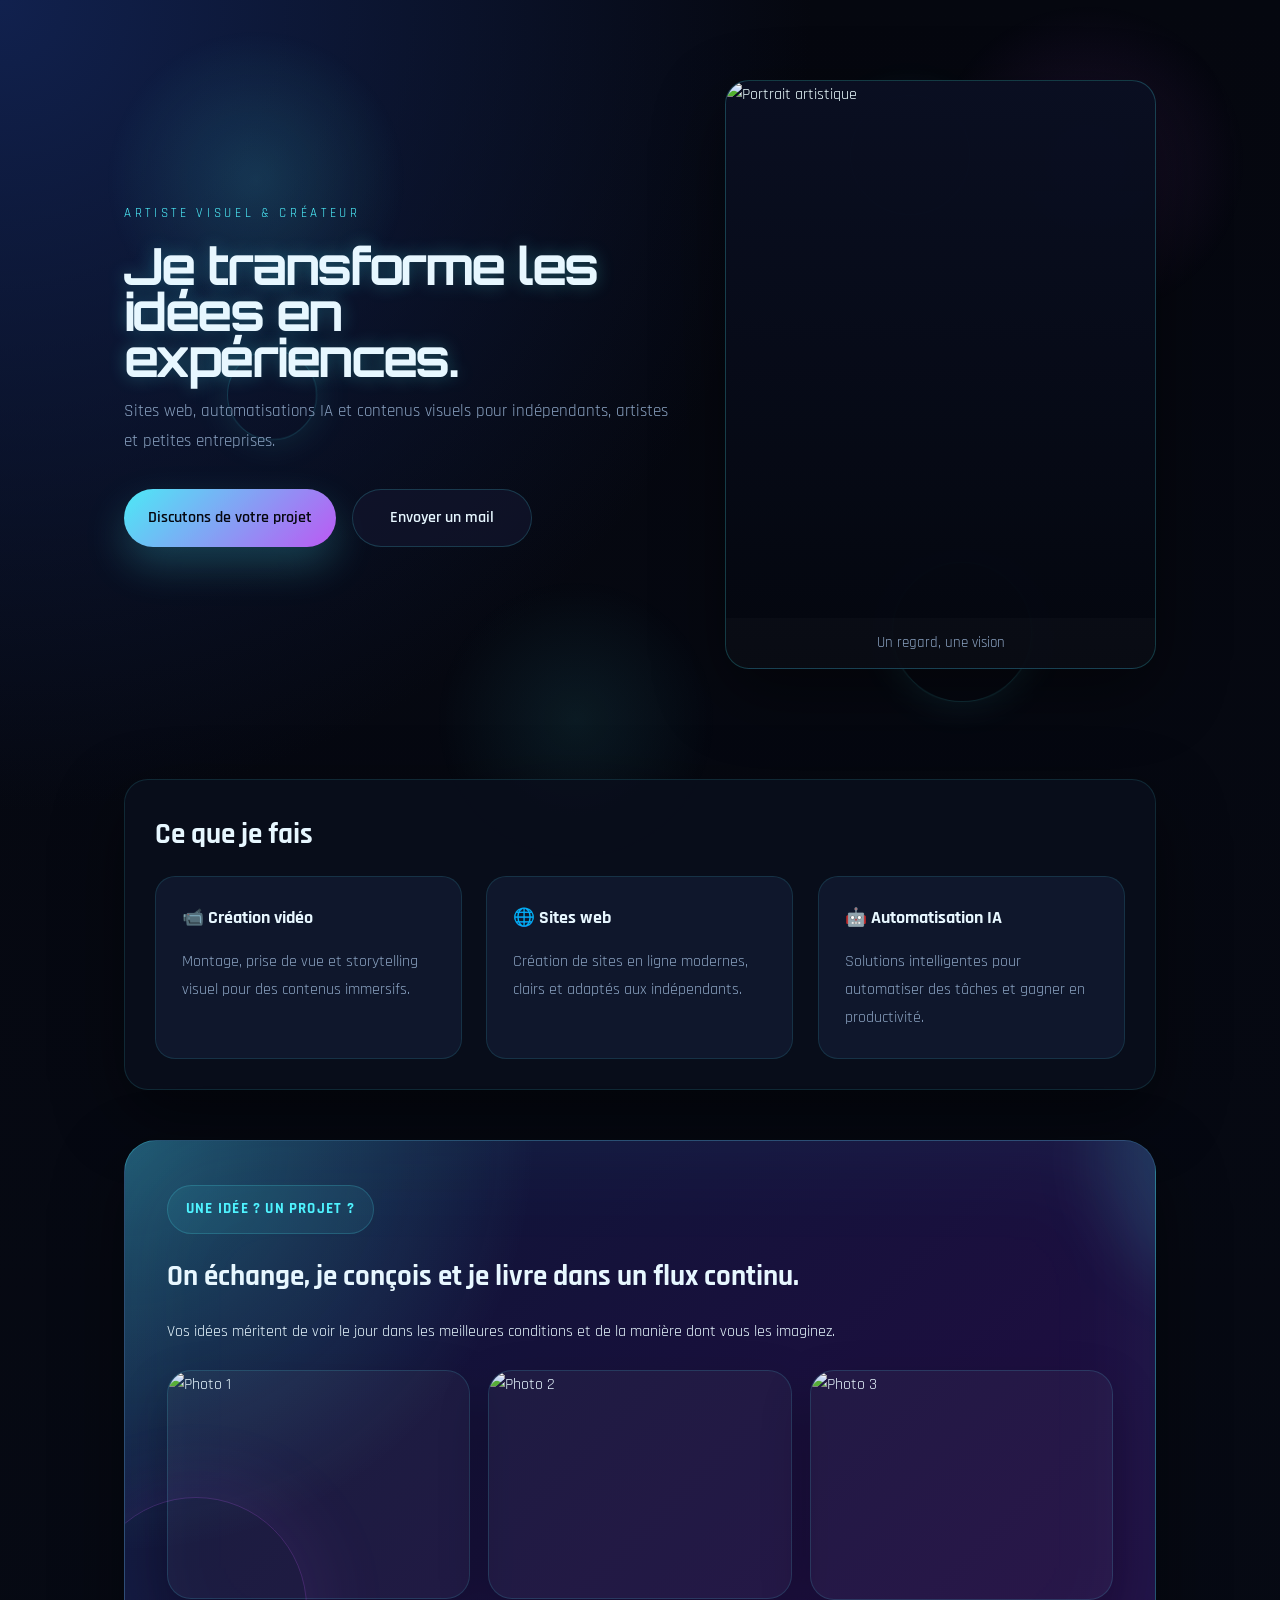
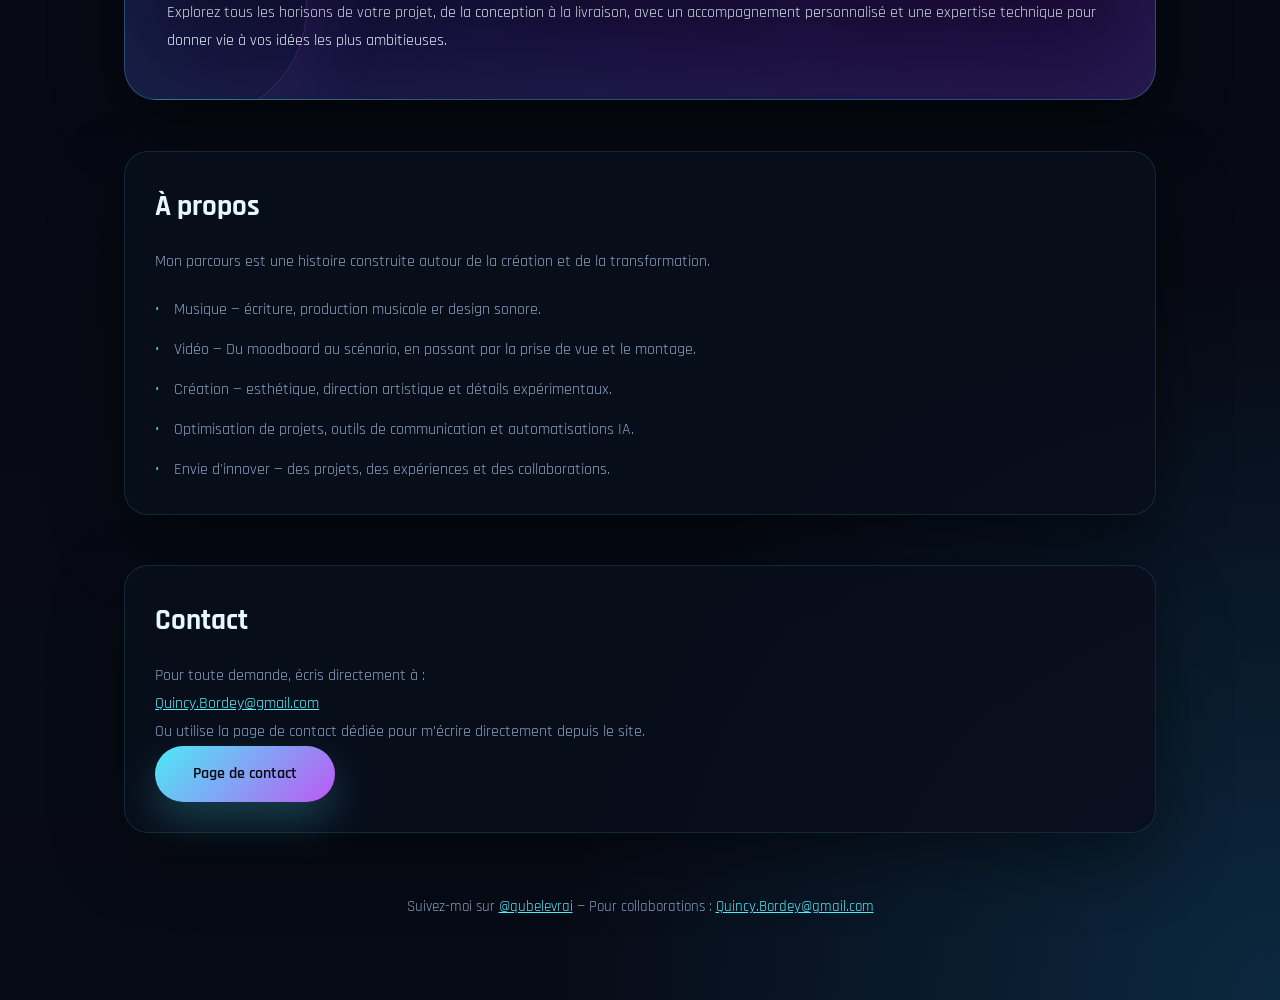
==== index.html @ ec132ab9 "Add files via upload" ====
<!DOCTYPE html>
<html lang="fr">
<head>
    <meta charset="UTF-8" />
    <meta name="viewport" content="width=device-width, initial-scale=1.0" />
    <title>Quincy | Expériences numériques</title>
    <style>
        @import url('https://fonts.googleapis.com/css2?family=Orbitron:wght@700&family=Rajdhani:wght@400;600&display=swap');

        :root {
            --bg: #05070f;
            --surface: rgba(11, 15, 28, 0.92);
            --surface-strong: rgba(255, 255, 255, 0.07);
            --text: #e7f7ff;
            --muted: #8aa2c1;
            --accent: #4ff3ff;
            --accent2: #c65dff;
            --border: rgba(79, 243, 255, 0.16);
            --shadow: 0 24px 70px rgba(0, 0, 0, 0.45);
        }

        * {
            box-sizing: border-box;
            margin: 0;
            padding: 0;
        }

        html {
            scroll-behavior: smooth;
        }

        body {
            font-family: 'Rajdhani', 'Segoe UI', sans-serif;
            background: radial-gradient(circle at top left, #11214e 0%, transparent 28%),
                        radial-gradient(circle at bottom right, #0c283f 0%, transparent 25%),
                        linear-gradient(180deg, #05070f 0%, #070b16 100%);
            color: var(--text);
            line-height: 1.75;
            min-height: 100vh;
        }

        body::before {
            content: "";
            position: fixed;
            inset: 0;
            pointer-events: none;
            background-image: radial-gradient(circle at 20% 20%, rgba(79, 243, 255, 0.14), transparent 12%),
                              radial-gradient(circle at 85% 18%, rgba(198, 93, 255, 0.12), transparent 12%),
                              radial-gradient(circle at 45% 80%, rgba(79, 243, 255, 0.08), transparent 14%);
        }

        .page {
            position: relative;
            max-width: 1080px;
            margin: 0 auto;
            padding: 40px 24px 80px;
        }

        header {
            display: grid;
            grid-template-columns: 1.3fr 1fr;
            gap: 40px;
            align-items: center;
            padding: 40px 0 60px;
        }

        .hero-copy {
            padding-right: 10px;
        }

        .eyebrow {
            text-transform: uppercase;
            letter-spacing: 0.28em;
            color: var(--accent);
            font-size: 0.82rem;
            margin-bottom: 1rem;
        }

        h1 {
            font-family: 'Orbitron', 'Rajdhani', sans-serif;
            font-weight: 700;
            font-size: clamp(3rem, 4vw, 5rem);
            letter-spacing: -0.05em;
            line-height: 0.9;
            margin-bottom: 1rem;
            text-shadow: 0 0 18px rgba(79, 243, 255, 0.28);
        }

        .subtitle {
            font-size: 1.08rem;
            max-width: 42rem;
            color: var(--muted);
            margin-bottom: 2rem;
        }

        .slogan-text {
            font-size: 1.1rem;
            max-width: 44rem;
            color: #d8f7ff;
            line-height: 1.7;
            letter-spacing: 0.02em;
            margin-top: 18px;
            padding: 22px 24px;
            border-left: 3px solid var(--accent);
            background: rgba(79, 243, 255, 0.05);
            box-shadow: 0 18px 40px rgba(79, 243, 255, 0.08);
            border-radius: 20px;
        }

        header {
            position: relative;
        }

        .hero-bubbles {
            position: absolute;
            inset: 0;
            pointer-events: none;
            z-index: 0;
        }

        .hero-bubbles .bubble {
            position: absolute;
            border-radius: 50%;
            border: 1px solid rgba(79, 243, 255, 0.18);
            box-shadow: 0 0 40px rgba(79, 243, 255, 0.12);
            animation: float 10s ease-in-out infinite;
            will-change: transform, opacity;
        }

        .bubble-1 {
            width: 120px;
            height: 120px;
            top: 8%;
            right: 18%;
            animation-delay: 0s;
        }

        .bubble-2 {
            width: 90px;
            height: 90px;
            top: 45%;
            left: 10%;
            animation-delay: 1.4s;
        }

        .bubble-3 {
            width: 140px;
            height: 140px;
            bottom: 4%;
            right: 12%;
            animation-delay: 0.8s;
        }

        @keyframes float {
            0%, 100% { transform: translateY(0px) scale(1); opacity: 0.95; }
            50% { transform: translateY(-16px) scale(1.05); opacity: 0.7; }
        }

        .reveal {
            opacity: 0;
            transform: translateY(24px);
            transition: opacity 0.9s ease-out, transform 0.9s ease-out;
            will-change: opacity, transform;
        }

        .reveal.visible {
            opacity: 1;
            transform: translateY(0);
        }

        .cta-group {
            display: flex;
            flex-wrap: wrap;
            gap: 16px;
            margin-top: 2rem;
        }

        .button,
        .button-alt {
            display: inline-flex;
            align-items: center;
            justify-content: center;
            min-width: 180px;
            padding: 14px 24px;
            border-radius: 999px;
            text-decoration: none;
            font-weight: 600;
            transition: transform 0.24s ease, box-shadow 0.24s ease, background 0.24s ease;
        }

        .button {
            background: linear-gradient(135deg, rgba(79,243,255,0.96) 0%, rgba(198,93,255,0.95) 100%);
            color: #05070f;
            box-shadow: 0 18px 40px rgba(79, 243, 255, 0.22);
        }

        .button:hover {
            transform: translateY(-2px);
            box-shadow: 0 22px 48px rgba(79, 243, 255, 0.28);
        }

        .button-alt {
            border: 1px solid rgba(79, 243, 255, 0.18);
            color: var(--text);
            background: rgba(18, 21, 45, 0.72);
            backdrop-filter: blur(8px);
        }

        .artist-image {
            border-radius: 24px;
            overflow: hidden;
            box-shadow: var(--shadow);
            border: 1px solid rgba(79, 243, 255, 0.22);
            background: linear-gradient(180deg, rgba(10, 15, 34, 0.98) 0%, rgba(4, 7, 15, 0.95) 100%);
        }

        .artist-image img {
            width: 100%;
            display: block;
            aspect-ratio: 4 / 5;
            object-fit: cover;
            filter: saturate(1.05) contrast(1.05);
        }

        .section {
            margin-top: 50px;
            display: grid;
            gap: 36px;
        }

        .cards-grid {
            display: grid;
            grid-template-columns: repeat(3, minmax(0, 1fr));
            gap: 24px;
        }

        .service-card {
            padding: 26px;
            border-radius: 20px;
            background: rgba(16, 24, 45, 0.96);
            border: 1px solid rgba(79, 243, 255, 0.12);
        }

        .service-card h3 {
            margin-bottom: 14px;
            font-size: 1.1rem;
            color: var(--text);
        }

        .service-card p {
            color: var(--muted);
            font-size: 0.98rem;
            margin: 0;
        }

        .step-list {
            display: grid;
            gap: 16px;
            padding-left: 0;
            list-style: none;
            counter-reset: step;
        }

        .step-list li {
            position: relative;
            padding-left: 52px;
            color: var(--muted);
            font-size: 1rem;
        }

        .step-list li::before {
            content: counter(step, decimal-leading-zero);
            counter-increment: step;
            position: absolute;
            left: 0;
            top: 0;
            width: 38px;
            height: 38px;
            display: inline-flex;
            align-items: center;
            justify-content: center;
            border-radius: 14px;
            background: rgba(79, 243, 255, 0.16);
            color: var(--accent);
            font-weight: 700;
            font-family: 'Orbitron', sans-serif;
        }

        .card {
            padding: 30px;
            background: rgba(10, 14, 28, 0.88);
            border: 1px solid rgba(79, 243, 255, 0.12);
            border-radius: 24px;
            box-shadow: var(--shadow);
        }

        #banner .card {
            position: relative;
            padding: 44px 42px;
            background: radial-gradient(circle at top left, rgba(79, 243, 255, 0.28), transparent 35%),
                        linear-gradient(135deg, rgba(13, 23, 56, 0.94), rgba(37, 13, 70, 0.94));
            border-color: rgba(79, 243, 255, 0.28);
            box-shadow: inset 0 0 120px rgba(79, 243, 255, 0.08), var(--shadow);
            backdrop-filter: blur(18px);
            border-radius: 32px;
            overflow: hidden;
        }

        #banner .card::before {
            content: '';
            position: absolute;
            top: -20%;
            right: -20%;
            width: 260px;
            height: 260px;
            border-radius: 50%;
            background: rgba(79, 243, 255, 0.12);
            filter: blur(32px);
            pointer-events: none;
        }

        #banner .card::after {
            content: '';
            position: absolute;
            left: -40px;
            bottom: -20px;
            width: 220px;
            height: 220px;
            border-radius: 50%;
            border: 1px solid rgba(198, 93, 255, 0.22);
            box-shadow: 0 0 90px rgba(198, 93, 255, 0.12);
            pointer-events: none;
        }

        .banner-visual {
            font-size: clamp(1.9rem, 2.7vw, 2.8rem);
            line-height: 1.05;
            color: #e7fbff;
            letter-spacing: -0.04em;
            max-width: 13ch;
            margin: 0 0 18px;
            text-shadow: 0 0 24px rgba(79, 243, 255, 0.35);
        }

        .banner-photos {
            display: grid;
            grid-template-columns: repeat(3, minmax(0, 1fr));
            gap: 18px;
            margin-top: 24px;
        }

        .banner-photo {
            position: relative;
            overflow: hidden;
            border-radius: 24px;
            height: 0;
            padding-bottom: 75%;
            background: rgba(255,255,255,0.04);
            border: 1px solid rgba(79, 243, 255, 0.14);
            box-shadow: 0 20px 50px rgba(0, 0, 0, 0.22);
        }

        .banner-photo img {
            position: absolute;
            inset: 0;
            width: 100%;
            height: 100%;
            object-fit: cover;
            display: block;
            transition: transform 0.45s ease;
        }

        .banner-photo:hover img {
            transform: scale(1.05);
        }

        .banner-support {
            font-size: 1rem;
            color: rgba(231, 247, 255, 0.92);
            max-width: 44rem;
            margin-top: 20px;
            line-height: 1.8;
        }

        .banner-tag {
            display: inline-flex;
            align-items: center;
            gap: 10px;
            padding: 10px 18px;
            border-radius: 999px;
            border: 1px solid rgba(79, 243, 255, 0.18);
            background: rgba(79, 243, 255, 0.08);
            color: var(--accent);
            font-size: 0.95rem;
            font-weight: 700;
            letter-spacing: 0.08em;
            text-transform: uppercase;
            margin-bottom: 18px;
            animation: pulse 6s ease-in-out infinite;
        }

        .hero-copy h1 {
            animation: glow 5s ease-in-out infinite alternate;
        }

        .banner-photo {
            animation: float 9s ease-in-out infinite alternate;
        }

        @keyframes glow {
            from { text-shadow: 0 0 18px rgba(79, 243, 255, 0.28); }
            to { text-shadow: 0 0 34px rgba(198, 93, 255, 0.45); }
        }

        @keyframes pulse {
            0%, 100% { transform: translateY(0); box-shadow: 0 0 18px rgba(79, 243, 255, 0.18); }
            50% { transform: translateY(-2px); box-shadow: 0 0 28px rgba(79, 243, 255, 0.26); }
        }

        .card h2 {
            margin-bottom: 16px;
            font-size: 1.8rem;
            color: var(--text);
        }

        .card p,
        .card li {
            color: var(--muted);
            font-size: 1rem;
        }

        .card ul {
            margin-top: 20px;
            list-style: none;
            padding-left: 0;
            display: grid;
            gap: 12px;
        }

        .card li::before {
            content: "•";
            color: var(--accent);
            display: inline-block;
            width: 1.2em;
        }

        .image-caption {
            text-align: center;
            padding: 12px 16px;
            font-size: 0.95rem;
            color: var(--muted);
            background: rgba(255, 255, 255, 0.02);
        }

        footer {
            margin-top: 60px;
            text-align: center;
            color: var(--muted);
            font-size: 0.95rem;
        }

        a {
            color: var(--accent);
        }

        a:hover {
            color: var(--accent2);
        }

        @media (max-width: 860px) {
            header {
                grid-template-columns: 1fr;
            }

            .artist-image {
                order: -1;
            }
        }

        @media (max-width: 520px) {
            .page {
                padding: 24px 18px 48px;
            }

            h1 {
                font-size: 2.8rem;
            }

            .button,
            .button-alt {
                width: 100%;
            }
        }
    </style>
</head>
<body>
    <div class="page">
        <header>
            <div class="hero-bubbles">
                <div class="bubble bubble-1"></div>
                <div class="bubble bubble-2"></div>
                <div class="bubble bubble-3"></div>
            </div>

            <div class="hero-copy reveal">
                <p class="eyebrow reveal">Artiste Visuel & Créateur</p>
                <h1 class="reveal">Je transforme les idées en expériences.</h1>
                <p class="subtitle reveal">Sites web, automatisations IA et contenus visuels pour indépendants, artistes et petites entreprises.</p>
                <div class="cta-group reveal">
                    <a class="button" href="contact.html" rel="noreferrer">Discutons de votre projet</a>
                    <a class="button-alt" href="mailto:Quincy.Bordey@gmail.com" target="_blank" rel="noreferrer">Envoyer un mail</a>
                </div>
            </div>

            <div class="artist-image reveal">
                <img src="visionslast.png" alt="Portrait artistique" />
                <div class="image-caption">Un regard, une vision</div>
            </div>
        </header>

        <section class="section" id="services">
            <article class="card reveal">
                <h2>Ce que je fais</h2>
                <div class="cards-grid">
                    <div class="service-card reveal">
                        <h3>📹 Création vidéo</h3>
                        <p>Montage, prise de vue et storytelling visuel pour des contenus immersifs.</p>
                    </div>
                    <div class="service-card reveal">
                        <h3>🌐 Sites web</h3>
                        <p>Création de sites en ligne modernes, clairs et adaptés aux indépendants.</p>
                    </div>
                    <div class="service-card reveal">
                        <h3>🤖 Automatisation IA</h3>
                        <p>Solutions intelligentes pour automatiser des tâches et gagner en productivité.</p>
                    </div>
                </div>
            </article>
        </section>

        <section class="section" id="banner">
            <article class="card banner-card reveal">
                <span class="banner-tag reveal">Une idée ? Un projet ?</span>
                <h2 class="reveal">On échange, je conçois et je livre dans un flux continu.</h2>
            <h2<p >Vos idées méritent de voir le jour dans les meilleures conditions et de la manière dont vous les imaginez.</p>
                <div class="banner-photos reveal">
                    <div class="banner-photo">
                        <img src="Kagurabachi.jpg" alt="Photo 1" />
                    </div>
                    <div class="banner-photo">
                        <img src="To be hero x.jpg" alt="Photo 2" />
                    </div>
                    <div class="banner-photo">
                        <img src="JJK Hiromi.jpg" alt="Photo 3" />
                    </div>
                </div>
             <h2<p>Explorez tous les horisons de votre projet, de la conception à la livraison, avec un accompagnement personnalisé et une expertise technique pour donner vie à vos idées les plus ambitieuses.</p>
            </article>
        </section>

        <section class="section" id="about">
            <article class="card reveal">
                <h2>À propos</h2>
                <p>Mon parcours est une histoire construite autour de la création et de la transformation.</p>
                <ul>
                    <li>Musique — écriture, production musicale er design sonore.</li>
                    <li>Vidéo — Du moodboard au scénario, en passant par la prise de vue et le montage. </li>
                    <li>Création — esthétique, direction artistique et détails expérimentaux.</li>
                    <li>Optimisation de projets, outils de communication et automatisations IA.</li>
                    <li>Envie d'innover — des projets, des expériences et des collaborations.</li>
                </ul>
            </article>
        </section>

        <section class="section" id="contact">
            <article class="card reveal">
                <h2>Contact</h2>
                <p>Pour toute demande, écris directement à :</p>
                <p><a href="mailto:Quincy.Bordey@gmail.com">Quincy.Bordey@gmail.com</a></p>
                <p>Ou utilise la page de contact dédiée pour m’écrire directement depuis le site.</p>
                <a class="button" href="contact.html">Page de contact</a>
            </article>
        </section>

        <footer>
            <p>Suivez-moi sur <a href="https://www.instagram.com/qubelevrai/" target="_blank" rel="noreferrer">@qubelevrai</a> — Pour collaborations : <a href="mailto:Quincy.Bordey@gmail.com">Quincy.Bordey@gmail.com</a></p>
        </footer>
    </div>

    <script>
        const revealElements = document.querySelectorAll('.reveal');
        const observer = new IntersectionObserver((entries) => {
            entries.forEach(entry => {
                if (entry.isIntersecting) {
                    entry.target.classList.add('visible');
                    observer.unobserve(entry.target);
                }
            });
        }, {
            threshold: 0.2,
        });

        revealElements.forEach(el => observer.observe(el));

        window.addEventListener('load', () => {
            document.querySelectorAll('.reveal.visible').forEach(el => el.classList.add('visible'));
        });
    </script>
</body>
</html>
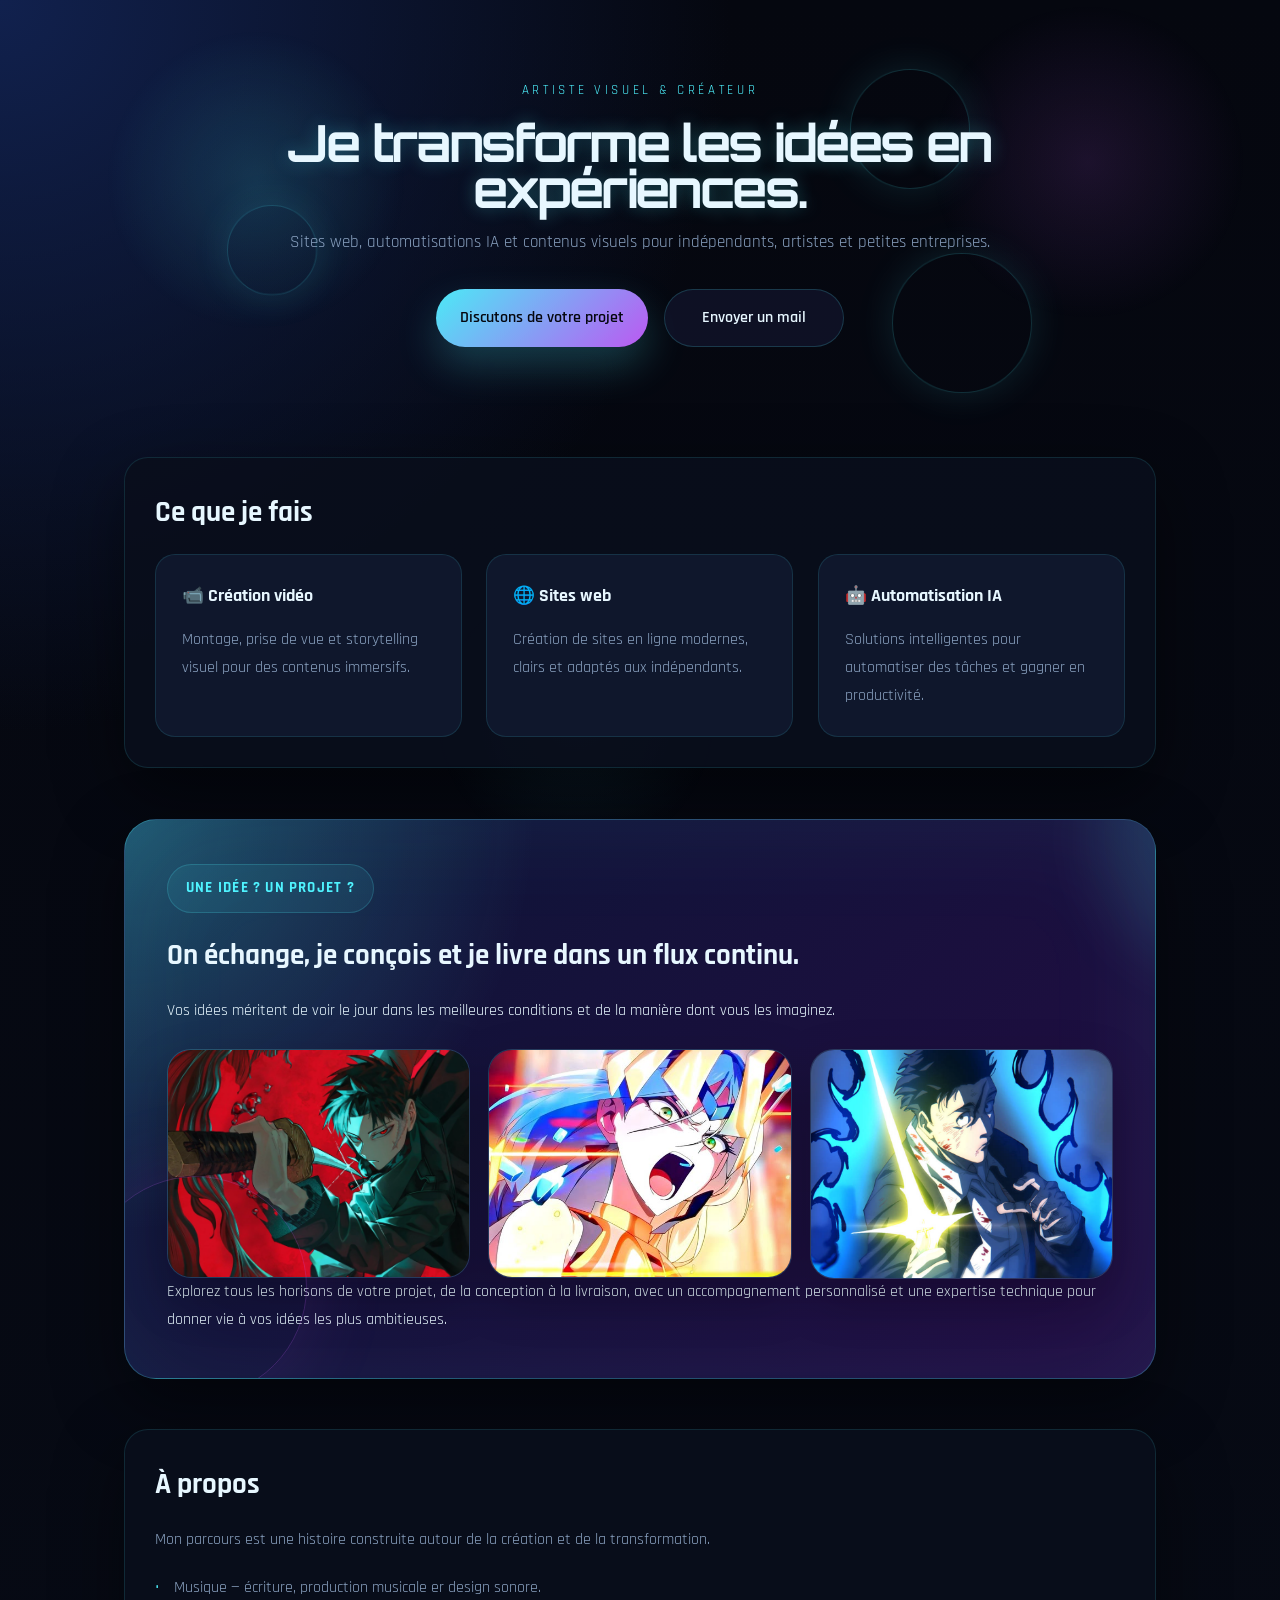
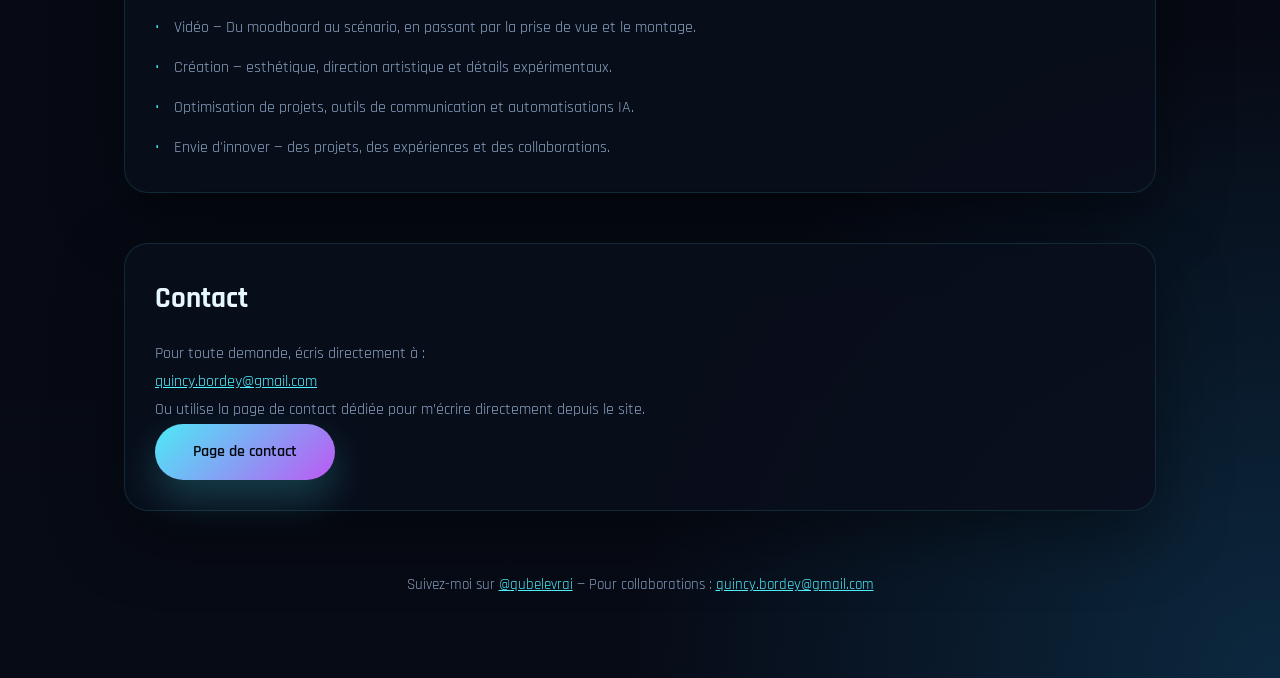
==== commit 2a6fd3d4: "Add files via upload" ====
--- a/index.html
+++ b/index.html
@@ -58,14 +58,13 @@
 
         header {
             display: grid;
-            grid-template-columns: 1.3fr 1fr;
-            gap: 40px;
-            align-items: center;
+            gap: 28px;
             padding: 40px 0 60px;
         }
 
         .hero-copy {
-            padding-right: 10px;
+            padding: 0 12px;
+            text-align: center;
         }
 
         .eyebrow {
@@ -88,9 +87,11 @@
 
         .subtitle {
             font-size: 1.08rem;
-            max-width: 42rem;
+            width: min(88rem, 100%);
+            max-width: 100%;
             color: var(--muted);
-            margin-bottom: 2rem;
+            margin: 0 auto 2rem;
+            white-space: nowrap;
         }
 
         .slogan-text {
@@ -171,6 +172,7 @@
         .cta-group {
             display: flex;
             flex-wrap: wrap;
+            justify-content: center;
             gap: 16px;
             margin-top: 2rem;
         }
@@ -207,19 +209,36 @@
         }
 
         .artist-image {
-            border-radius: 24px;
+            position: relative;
+            width: 100%;
+            min-height: 420px;
+            border-radius: 32px;
             overflow: hidden;
             box-shadow: var(--shadow);
-            border: 1px solid rgba(79, 243, 255, 0.22);
-            background: linear-gradient(180deg, rgba(10, 15, 34, 0.98) 0%, rgba(4, 7, 15, 0.95) 100%);
-        }
-
-        .artist-image img {
-            width: 100%;
-            display: block;
-            aspect-ratio: 4 / 5;
-            object-fit: cover;
-            filter: saturate(1.05) contrast(1.05);
+            background: linear-gradient(180deg, rgba(5, 7, 15, 0.9), rgba(10, 14, 28, 0.95));
+        }
+
+        .artist-image::before {
+            content: '';
+            position: absolute;
+            inset: 0;
+            background: radial-gradient(circle at top left, rgba(79, 243, 255, 0.16), transparent 28%),
+                        radial-gradient(circle at bottom right, rgba(198, 93, 255, 0.12), transparent 32%);
+            pointer-events: none;
+        }
+
+        .artist-image .image-caption {
+            position: absolute;
+            left: 50%;
+            bottom: 22px;
+            transform: translateX(-50%);
+            padding: 12px 18px;
+            border-radius: 999px;
+            background: rgba(0, 0, 0, 0.45);
+            color: var(--text);
+            backdrop-filter: blur(10px);
+            font-size: 0.95rem;
+            z-index: 1;
         }
 
         .section {
@@ -502,19 +521,16 @@
                 <div class="bubble bubble-3"></div>
             </div>
 
+        
+
             <div class="hero-copy reveal">
                 <p class="eyebrow reveal">Artiste Visuel & Créateur</p>
                 <h1 class="reveal">Je transforme les idées en expériences.</h1>
                 <p class="subtitle reveal">Sites web, automatisations IA et contenus visuels pour indépendants, artistes et petites entreprises.</p>
                 <div class="cta-group reveal">
                     <a class="button" href="contact.html" rel="noreferrer">Discutons de votre projet</a>
-                    <a class="button-alt" href="mailto:Quincy.Bordey@gmail.com" target="_blank" rel="noreferrer">Envoyer un mail</a>
+                    <a class="button-alt" href="mailto:quincy.bordey@gmail.com" target="_blank" rel="noreferrer">Envoyer un mail</a>
                 </div>
-            </div>
-
-            <div class="artist-image reveal">
-                <img src="visionslast.png" alt="Portrait artistique" />
-                <div class="image-caption">Un regard, une vision</div>
             </div>
         </header>
 
@@ -576,14 +592,14 @@
             <article class="card reveal">
                 <h2>Contact</h2>
                 <p>Pour toute demande, écris directement à :</p>
-                <p><a href="mailto:Quincy.Bordey@gmail.com">Quincy.Bordey@gmail.com</a></p>
+                <p><a href="mailto:quincy.bordey@gmail.com">quincy.bordey@gmail.com</a></p>
                 <p>Ou utilise la page de contact dédiée pour m’écrire directement depuis le site.</p>
                 <a class="button" href="contact.html">Page de contact</a>
             </article>
         </section>
 
         <footer>
-            <p>Suivez-moi sur <a href="https://www.instagram.com/qubelevrai/" target="_blank" rel="noreferrer">@qubelevrai</a> — Pour collaborations : <a href="mailto:Quincy.Bordey@gmail.com">Quincy.Bordey@gmail.com</a></p>
+            <p>Suivez-moi sur <a href="https://www.instagram.com/qubelevrai/" target="_blank" rel="noreferrer">@qubelevrai</a> — Pour collaborations : <a href="mailto:quincy.bordey@gmail.com">quincy.bordey@gmail.com</a></p>
         </footer>
     </div>
 
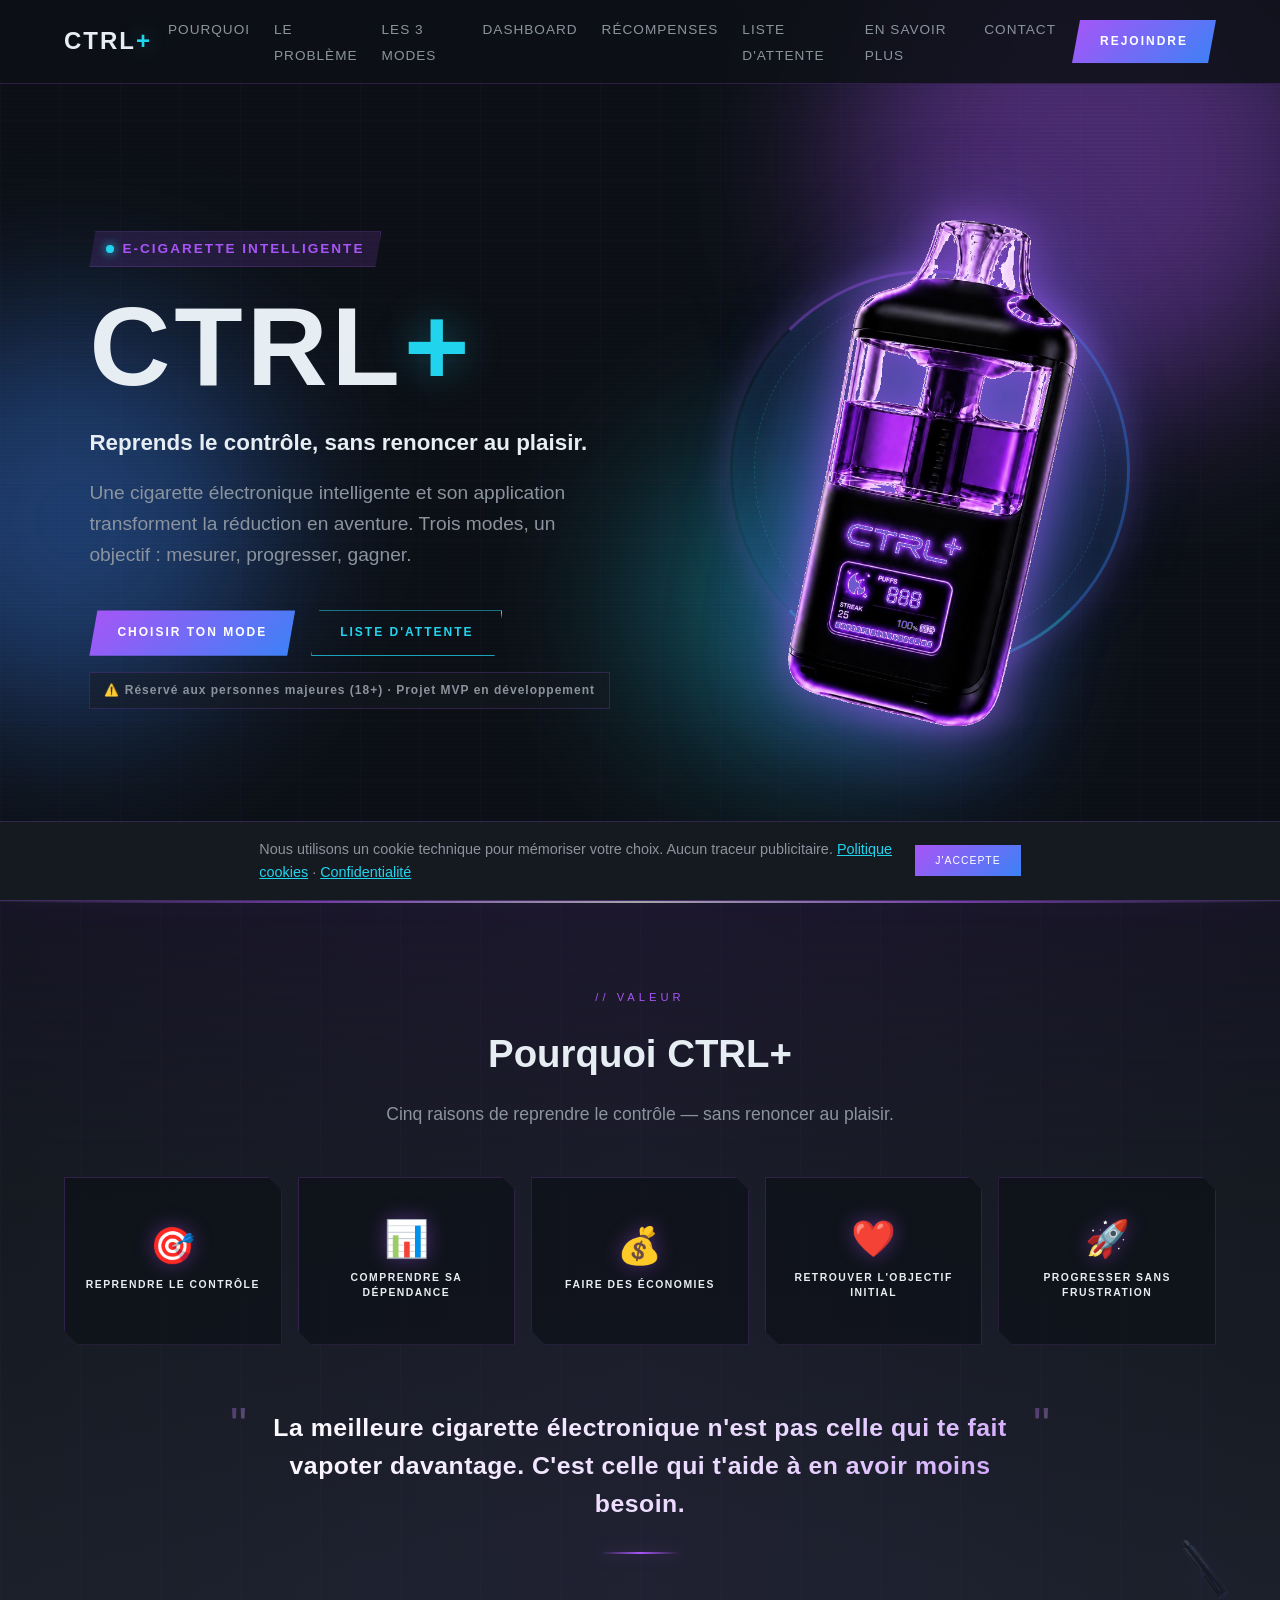
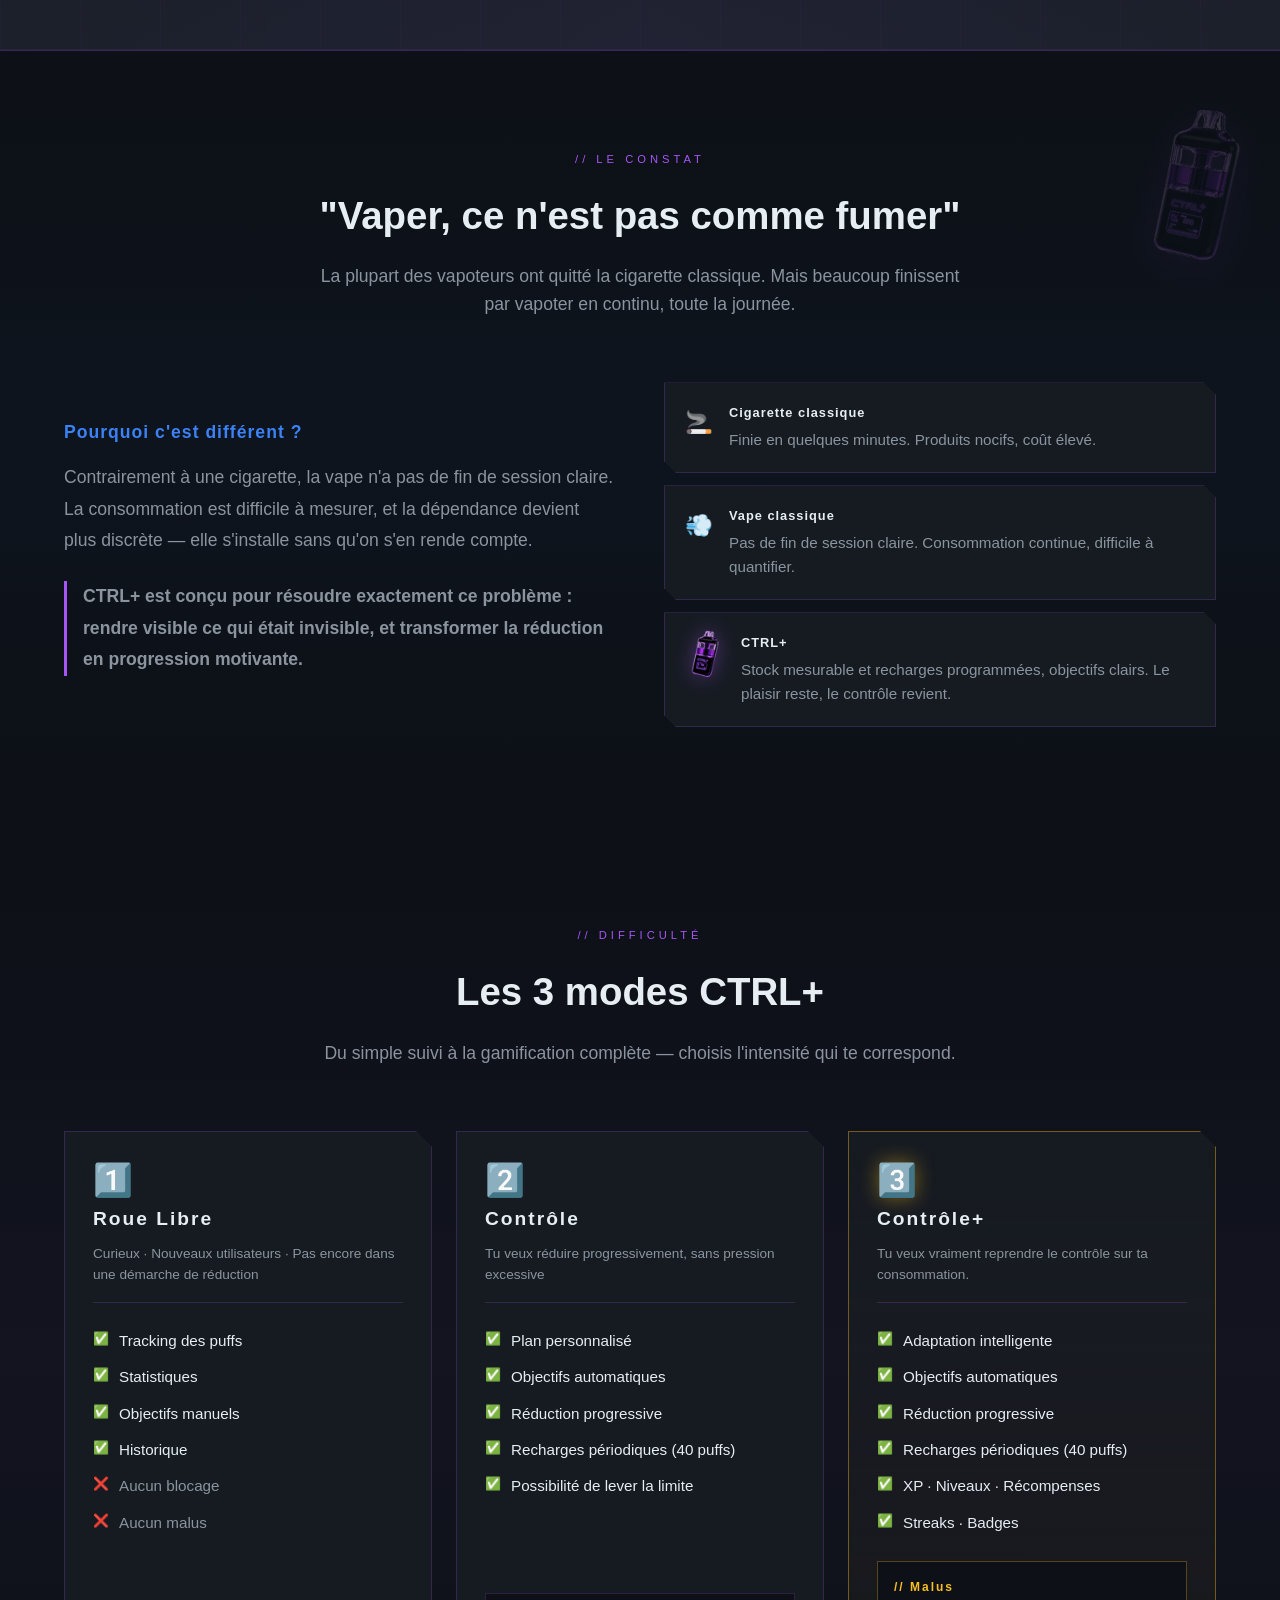
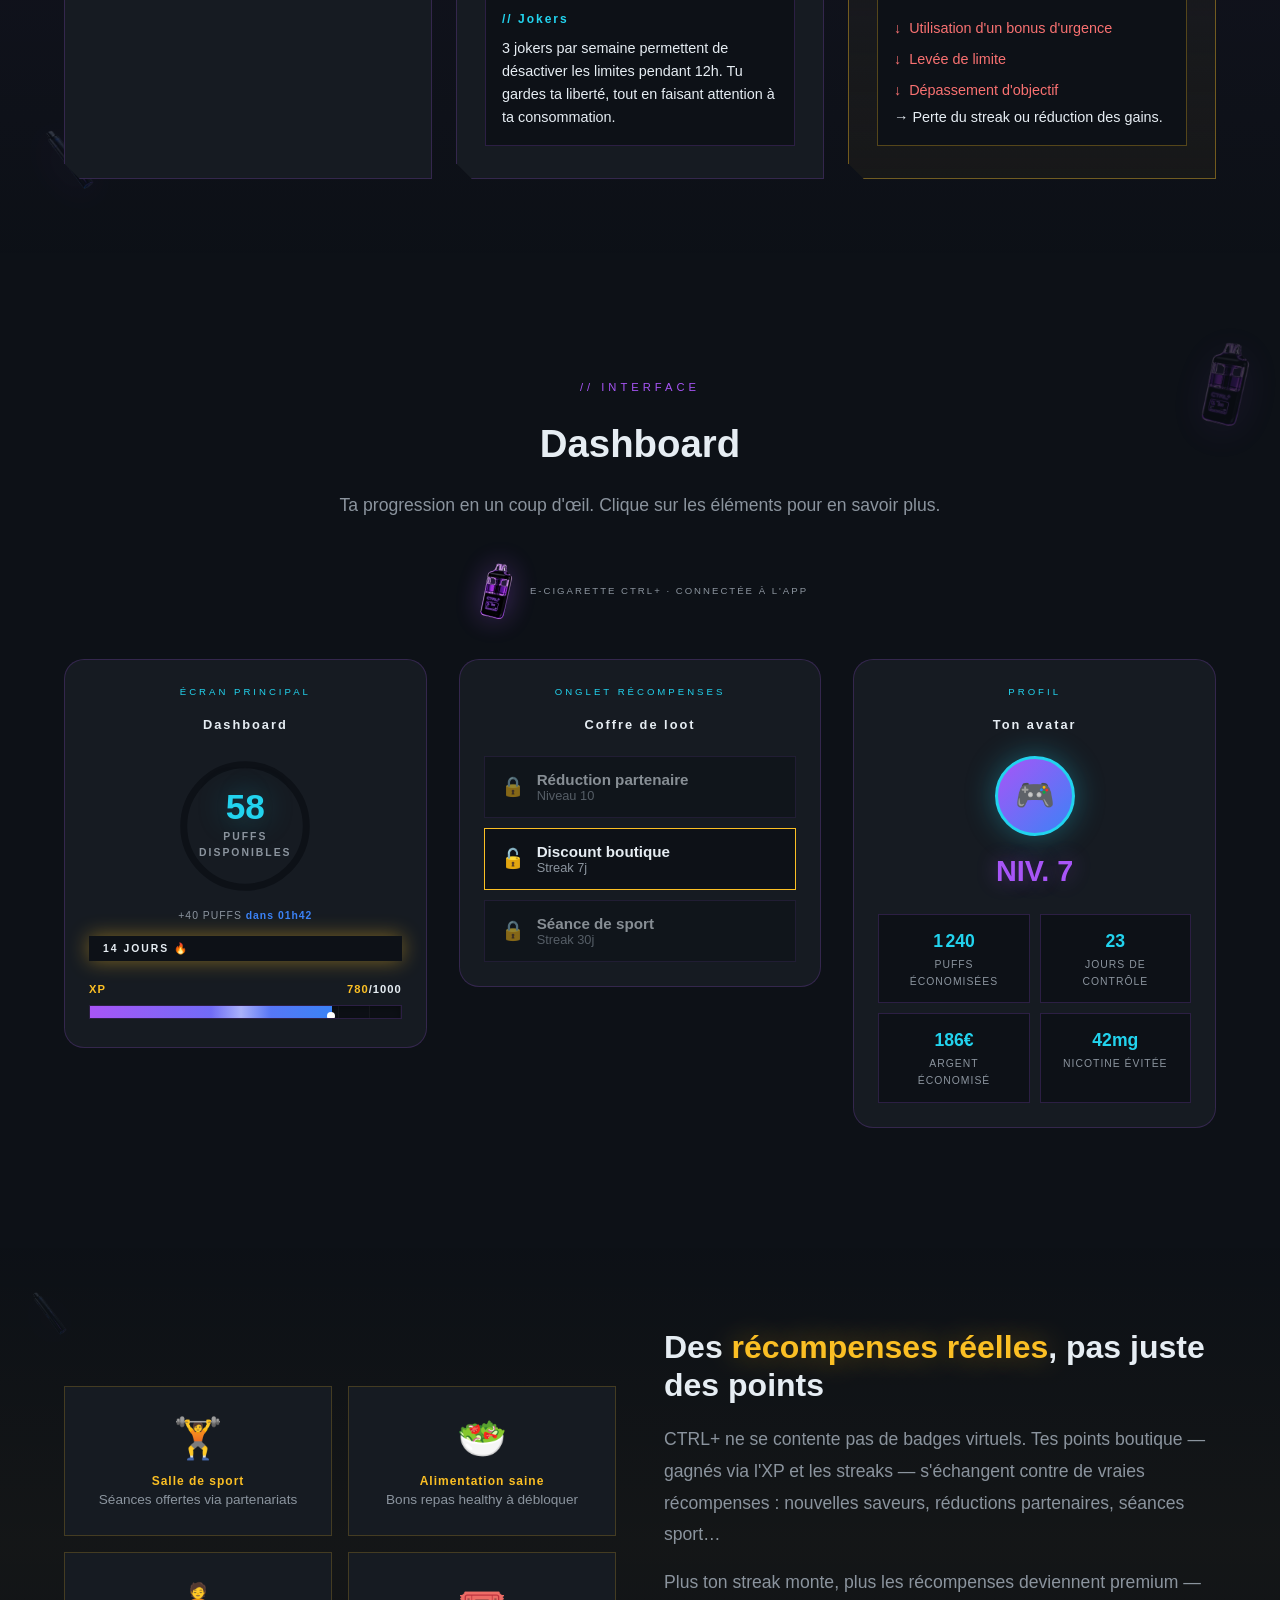
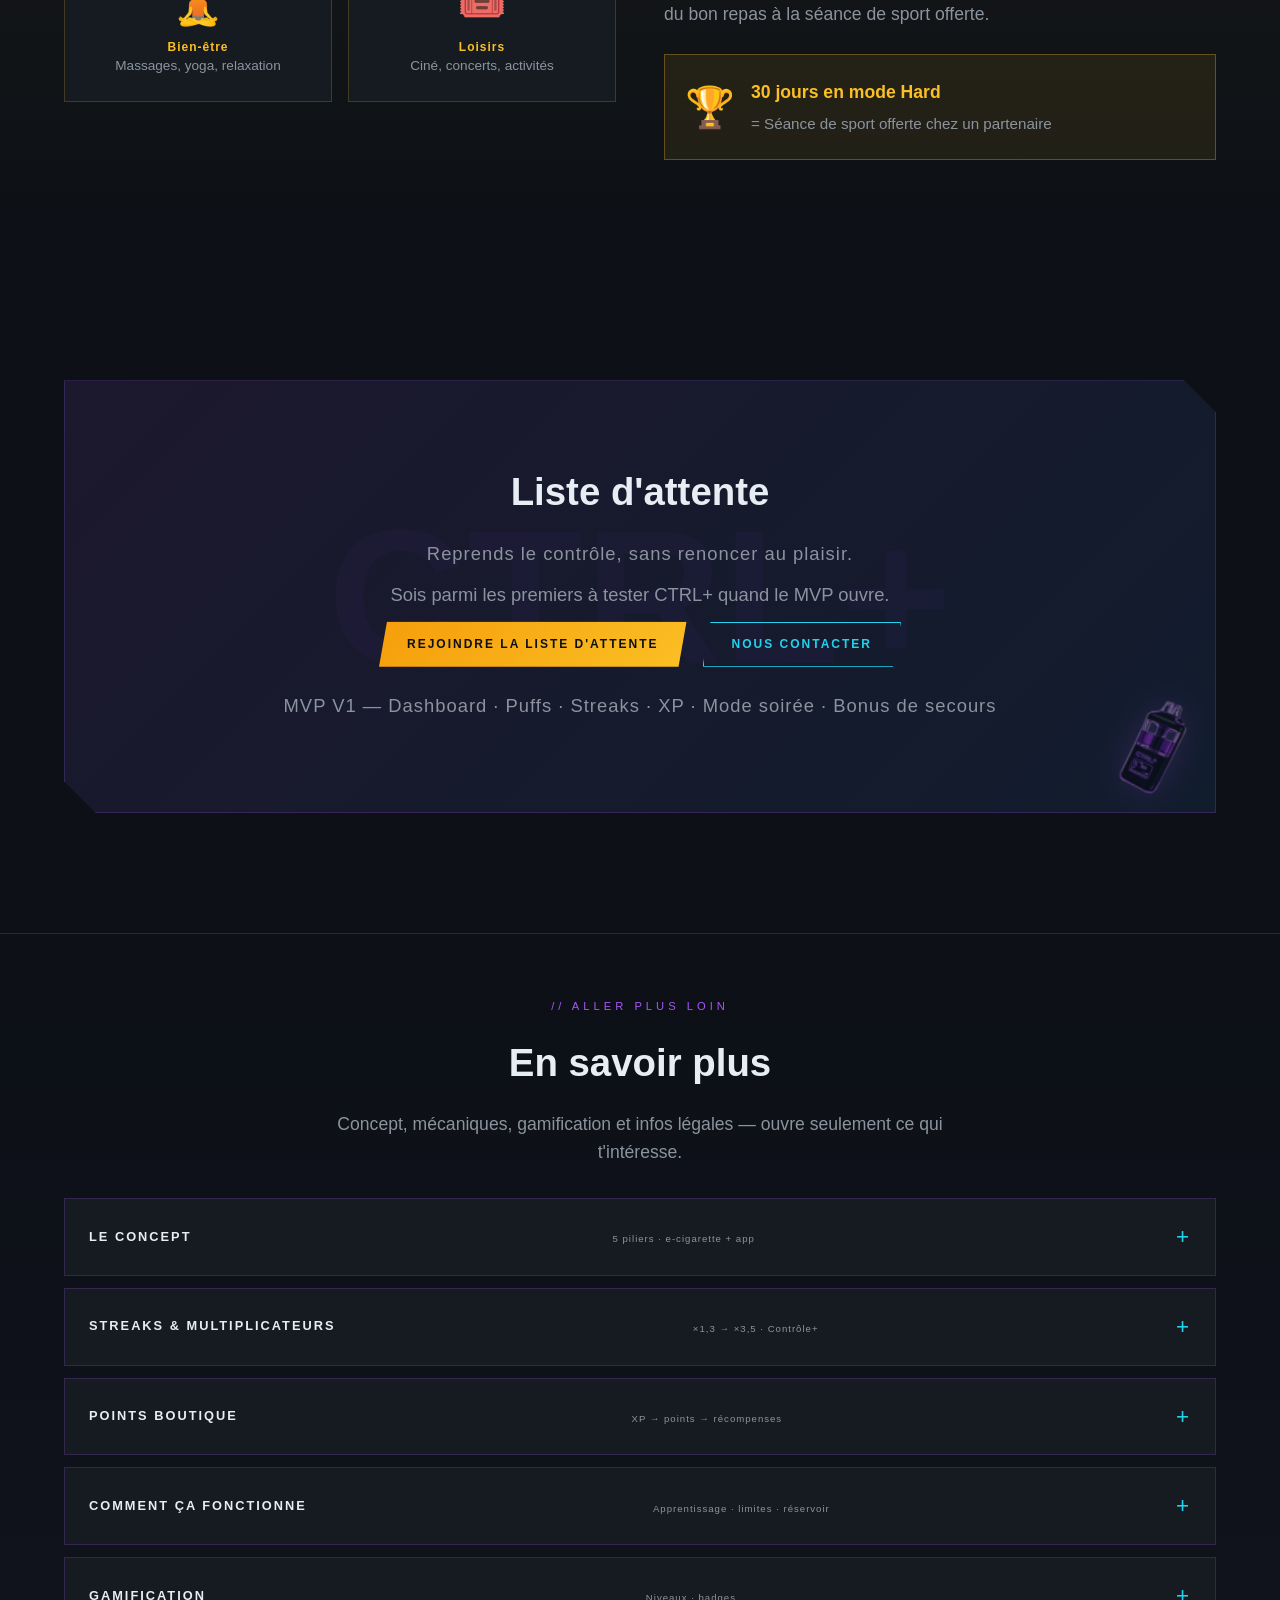
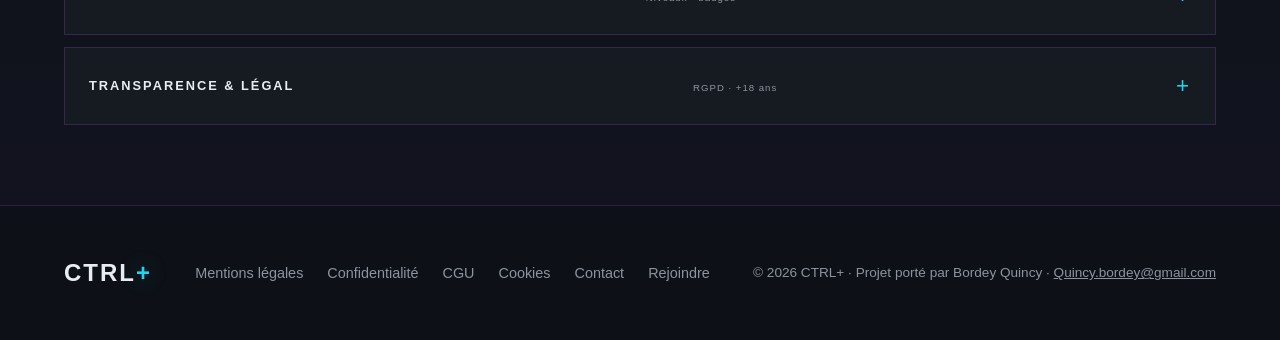
==== commit 301ebb71: "Add files via upload" ====
--- a/index.html
+++ b/index.html
@@ -1,626 +1,2382 @@
 <!DOCTYPE html>
 <html lang="fr">
 <head>
-    <meta charset="UTF-8" />
-    <meta name="viewport" content="width=device-width, initial-scale=1.0" />
-    <title>Quincy | Expériences numériques</title>
-    <style>
-        @import url('https://fonts.googleapis.com/css2?family=Orbitron:wght@700&family=Rajdhani:wght@400;600&display=swap');
-
-        :root {
-            --bg: #05070f;
-            --surface: rgba(11, 15, 28, 0.92);
-            --surface-strong: rgba(255, 255, 255, 0.07);
-            --text: #e7f7ff;
-            --muted: #8aa2c1;
-            --accent: #4ff3ff;
-            --accent2: #c65dff;
-            --border: rgba(79, 243, 255, 0.16);
-            --shadow: 0 24px 70px rgba(0, 0, 0, 0.45);
-        }
-
-        * {
-            box-sizing: border-box;
-            margin: 0;
-            padding: 0;
-        }
-
-        html {
-            scroll-behavior: smooth;
-        }
-
-        body {
-            font-family: 'Rajdhani', 'Segoe UI', sans-serif;
-            background: radial-gradient(circle at top left, #11214e 0%, transparent 28%),
-                        radial-gradient(circle at bottom right, #0c283f 0%, transparent 25%),
-                        linear-gradient(180deg, #05070f 0%, #070b16 100%);
-            color: var(--text);
-            line-height: 1.75;
-            min-height: 100vh;
-        }
-
-        body::before {
-            content: "";
-            position: fixed;
-            inset: 0;
-            pointer-events: none;
-            background-image: radial-gradient(circle at 20% 20%, rgba(79, 243, 255, 0.14), transparent 12%),
-                              radial-gradient(circle at 85% 18%, rgba(198, 93, 255, 0.12), transparent 12%),
-                              radial-gradient(circle at 45% 80%, rgba(79, 243, 255, 0.08), transparent 14%);
-        }
-
-        .page {
-            position: relative;
-            max-width: 1080px;
-            margin: 0 auto;
-            padding: 40px 24px 80px;
-        }
-
-        header {
-            display: grid;
-            gap: 28px;
-            padding: 40px 0 60px;
-        }
-
-        .hero-copy {
-            padding: 0 12px;
-            text-align: center;
-        }
-
-        .eyebrow {
-            text-transform: uppercase;
-            letter-spacing: 0.28em;
-            color: var(--accent);
-            font-size: 0.82rem;
-            margin-bottom: 1rem;
-        }
-
-        h1 {
-            font-family: 'Orbitron', 'Rajdhani', sans-serif;
-            font-weight: 700;
-            font-size: clamp(3rem, 4vw, 5rem);
-            letter-spacing: -0.05em;
-            line-height: 0.9;
-            margin-bottom: 1rem;
-            text-shadow: 0 0 18px rgba(79, 243, 255, 0.28);
-        }
-
-        .subtitle {
-            font-size: 1.08rem;
-            width: min(88rem, 100%);
-            max-width: 100%;
-            color: var(--muted);
-            margin: 0 auto 2rem;
-            white-space: nowrap;
-        }
-
-        .slogan-text {
-            font-size: 1.1rem;
-            max-width: 44rem;
-            color: #d8f7ff;
-            line-height: 1.7;
-            letter-spacing: 0.02em;
-            margin-top: 18px;
-            padding: 22px 24px;
-            border-left: 3px solid var(--accent);
-            background: rgba(79, 243, 255, 0.05);
-            box-shadow: 0 18px 40px rgba(79, 243, 255, 0.08);
-            border-radius: 20px;
-        }
-
-        header {
-            position: relative;
-        }
-
-        .hero-bubbles {
-            position: absolute;
-            inset: 0;
-            pointer-events: none;
-            z-index: 0;
-        }
-
-        .hero-bubbles .bubble {
-            position: absolute;
-            border-radius: 50%;
-            border: 1px solid rgba(79, 243, 255, 0.18);
-            box-shadow: 0 0 40px rgba(79, 243, 255, 0.12);
-            animation: float 10s ease-in-out infinite;
-            will-change: transform, opacity;
-        }
-
-        .bubble-1 {
-            width: 120px;
-            height: 120px;
-            top: 8%;
-            right: 18%;
-            animation-delay: 0s;
-        }
-
-        .bubble-2 {
-            width: 90px;
-            height: 90px;
-            top: 45%;
-            left: 10%;
-            animation-delay: 1.4s;
-        }
-
-        .bubble-3 {
-            width: 140px;
-            height: 140px;
-            bottom: 4%;
-            right: 12%;
-            animation-delay: 0.8s;
-        }
-
-        @keyframes float {
-            0%, 100% { transform: translateY(0px) scale(1); opacity: 0.95; }
-            50% { transform: translateY(-16px) scale(1.05); opacity: 0.7; }
-        }
-
-        .reveal {
-            opacity: 0;
-            transform: translateY(24px);
-            transition: opacity 0.9s ease-out, transform 0.9s ease-out;
-            will-change: opacity, transform;
-        }
-
-        .reveal.visible {
-            opacity: 1;
-            transform: translateY(0);
-        }
-
-        .cta-group {
-            display: flex;
-            flex-wrap: wrap;
-            justify-content: center;
-            gap: 16px;
-            margin-top: 2rem;
-        }
-
-        .button,
-        .button-alt {
-            display: inline-flex;
-            align-items: center;
-            justify-content: center;
-            min-width: 180px;
-            padding: 14px 24px;
-            border-radius: 999px;
-            text-decoration: none;
-            font-weight: 600;
-            transition: transform 0.24s ease, box-shadow 0.24s ease, background 0.24s ease;
-        }
-
-        .button {
-            background: linear-gradient(135deg, rgba(79,243,255,0.96) 0%, rgba(198,93,255,0.95) 100%);
-            color: #05070f;
-            box-shadow: 0 18px 40px rgba(79, 243, 255, 0.22);
-        }
-
-        .button:hover {
-            transform: translateY(-2px);
-            box-shadow: 0 22px 48px rgba(79, 243, 255, 0.28);
-        }
-
-        .button-alt {
-            border: 1px solid rgba(79, 243, 255, 0.18);
-            color: var(--text);
-            background: rgba(18, 21, 45, 0.72);
-            backdrop-filter: blur(8px);
-        }
-
-        .artist-image {
-            position: relative;
-            width: 100%;
-            min-height: 420px;
-            border-radius: 32px;
-            overflow: hidden;
-            box-shadow: var(--shadow);
-            background: linear-gradient(180deg, rgba(5, 7, 15, 0.9), rgba(10, 14, 28, 0.95));
-        }
-
-        .artist-image::before {
-            content: '';
-            position: absolute;
-            inset: 0;
-            background: radial-gradient(circle at top left, rgba(79, 243, 255, 0.16), transparent 28%),
-                        radial-gradient(circle at bottom right, rgba(198, 93, 255, 0.12), transparent 32%);
-            pointer-events: none;
-        }
-
-        .artist-image .image-caption {
-            position: absolute;
-            left: 50%;
-            bottom: 22px;
-            transform: translateX(-50%);
-            padding: 12px 18px;
-            border-radius: 999px;
-            background: rgba(0, 0, 0, 0.45);
-            color: var(--text);
-            backdrop-filter: blur(10px);
-            font-size: 0.95rem;
-            z-index: 1;
-        }
-
-        .section {
-            margin-top: 50px;
-            display: grid;
-            gap: 36px;
-        }
-
-        .cards-grid {
-            display: grid;
-            grid-template-columns: repeat(3, minmax(0, 1fr));
-            gap: 24px;
-        }
-
-        .service-card {
-            padding: 26px;
-            border-radius: 20px;
-            background: rgba(16, 24, 45, 0.96);
-            border: 1px solid rgba(79, 243, 255, 0.12);
-        }
-
-        .service-card h3 {
-            margin-bottom: 14px;
-            font-size: 1.1rem;
-            color: var(--text);
-        }
-
-        .service-card p {
-            color: var(--muted);
-            font-size: 0.98rem;
-            margin: 0;
-        }
-
-        .step-list {
-            display: grid;
-            gap: 16px;
-            padding-left: 0;
-            list-style: none;
-            counter-reset: step;
-        }
-
-        .step-list li {
-            position: relative;
-            padding-left: 52px;
-            color: var(--muted);
-            font-size: 1rem;
-        }
-
-        .step-list li::before {
-            content: counter(step, decimal-leading-zero);
-            counter-increment: step;
-            position: absolute;
-            left: 0;
-            top: 0;
-            width: 38px;
-            height: 38px;
-            display: inline-flex;
-            align-items: center;
-            justify-content: center;
-            border-radius: 14px;
-            background: rgba(79, 243, 255, 0.16);
-            color: var(--accent);
-            font-weight: 700;
-            font-family: 'Orbitron', sans-serif;
-        }
-
-        .card {
-            padding: 30px;
-            background: rgba(10, 14, 28, 0.88);
-            border: 1px solid rgba(79, 243, 255, 0.12);
-            border-radius: 24px;
-            box-shadow: var(--shadow);
-        }
-
-        #banner .card {
-            position: relative;
-            padding: 44px 42px;
-            background: radial-gradient(circle at top left, rgba(79, 243, 255, 0.28), transparent 35%),
-                        linear-gradient(135deg, rgba(13, 23, 56, 0.94), rgba(37, 13, 70, 0.94));
-            border-color: rgba(79, 243, 255, 0.28);
-            box-shadow: inset 0 0 120px rgba(79, 243, 255, 0.08), var(--shadow);
-            backdrop-filter: blur(18px);
-            border-radius: 32px;
-            overflow: hidden;
-        }
-
-        #banner .card::before {
-            content: '';
-            position: absolute;
-            top: -20%;
-            right: -20%;
-            width: 260px;
-            height: 260px;
-            border-radius: 50%;
-            background: rgba(79, 243, 255, 0.12);
-            filter: blur(32px);
-            pointer-events: none;
-        }
-
-        #banner .card::after {
-            content: '';
-            position: absolute;
-            left: -40px;
-            bottom: -20px;
-            width: 220px;
-            height: 220px;
-            border-radius: 50%;
-            border: 1px solid rgba(198, 93, 255, 0.22);
-            box-shadow: 0 0 90px rgba(198, 93, 255, 0.12);
-            pointer-events: none;
-        }
-
-        .banner-visual {
-            font-size: clamp(1.9rem, 2.7vw, 2.8rem);
-            line-height: 1.05;
-            color: #e7fbff;
-            letter-spacing: -0.04em;
-            max-width: 13ch;
-            margin: 0 0 18px;
-            text-shadow: 0 0 24px rgba(79, 243, 255, 0.35);
-        }
-
-        .banner-photos {
-            display: grid;
-            grid-template-columns: repeat(3, minmax(0, 1fr));
-            gap: 18px;
-            margin-top: 24px;
-        }
-
-        .banner-photo {
-            position: relative;
-            overflow: hidden;
-            border-radius: 24px;
-            height: 0;
-            padding-bottom: 75%;
-            background: rgba(255,255,255,0.04);
-            border: 1px solid rgba(79, 243, 255, 0.14);
-            box-shadow: 0 20px 50px rgba(0, 0, 0, 0.22);
-        }
-
-        .banner-photo img {
-            position: absolute;
-            inset: 0;
-            width: 100%;
-            height: 100%;
-            object-fit: cover;
-            display: block;
-            transition: transform 0.45s ease;
-        }
-
-        .banner-photo:hover img {
-            transform: scale(1.05);
-        }
-
-        .banner-support {
-            font-size: 1rem;
-            color: rgba(231, 247, 255, 0.92);
-            max-width: 44rem;
-            margin-top: 20px;
-            line-height: 1.8;
-        }
-
-        .banner-tag {
-            display: inline-flex;
-            align-items: center;
-            gap: 10px;
-            padding: 10px 18px;
-            border-radius: 999px;
-            border: 1px solid rgba(79, 243, 255, 0.18);
-            background: rgba(79, 243, 255, 0.08);
-            color: var(--accent);
-            font-size: 0.95rem;
-            font-weight: 700;
-            letter-spacing: 0.08em;
-            text-transform: uppercase;
-            margin-bottom: 18px;
-            animation: pulse 6s ease-in-out infinite;
-        }
-
-        .hero-copy h1 {
-            animation: glow 5s ease-in-out infinite alternate;
-        }
-
-        .banner-photo {
-            animation: float 9s ease-in-out infinite alternate;
-        }
-
-        @keyframes glow {
-            from { text-shadow: 0 0 18px rgba(79, 243, 255, 0.28); }
-            to { text-shadow: 0 0 34px rgba(198, 93, 255, 0.45); }
-        }
-
-        @keyframes pulse {
-            0%, 100% { transform: translateY(0); box-shadow: 0 0 18px rgba(79, 243, 255, 0.18); }
-            50% { transform: translateY(-2px); box-shadow: 0 0 28px rgba(79, 243, 255, 0.26); }
-        }
-
-        .card h2 {
-            margin-bottom: 16px;
-            font-size: 1.8rem;
-            color: var(--text);
-        }
-
-        .card p,
-        .card li {
-            color: var(--muted);
-            font-size: 1rem;
-        }
-
-        .card ul {
-            margin-top: 20px;
-            list-style: none;
-            padding-left: 0;
-            display: grid;
-            gap: 12px;
-        }
-
-        .card li::before {
-            content: "•";
-            color: var(--accent);
-            display: inline-block;
-            width: 1.2em;
-        }
-
-        .image-caption {
-            text-align: center;
-            padding: 12px 16px;
-            font-size: 0.95rem;
-            color: var(--muted);
-            background: rgba(255, 255, 255, 0.02);
-        }
-
-        footer {
-            margin-top: 60px;
-            text-align: center;
-            color: var(--muted);
-            font-size: 0.95rem;
-        }
-
-        a {
-            color: var(--accent);
-        }
-
-        a:hover {
-            color: var(--accent2);
-        }
-
-        @media (max-width: 860px) {
-            header {
-                grid-template-columns: 1fr;
-            }
-
-            .artist-image {
-                order: -1;
-            }
-        }
-
-        @media (max-width: 520px) {
-            .page {
-                padding: 24px 18px 48px;
-            }
-
-            h1 {
-                font-size: 2.8rem;
-            }
-
-            .button,
-            .button-alt {
-                width: 100%;
-            }
-        }
-    </style>
+  <meta charset="UTF-8">
+  <meta name="viewport" content="width=device-width, initial-scale=1.0, viewport-fit=cover">
+  <meta name="theme-color" content="#0D1117">
+  <meta name="apple-mobile-web-app-capable" content="yes">
+  <meta name="description" content="CTRL+ — Projet d'e-cigarette intelligente et application de réduction progressive. MVP en développement. Liste d'attente, contact et soutien transparent. Réservé aux +18 ans.">
+  <meta name="robots" content="index, follow">
+  <meta name="author" content="Bordey Quincy">
+  <meta property="og:type" content="website">
+  <meta property="og:title" content="CTRL+ — Reprends le contrôle, sans renoncer au plaisir">
+  <meta property="og:description" content="E-cigarette connectée + app gamifiée pour mesurer et réduire sa consommation. Projet MVP porté par Bordey Quincy.">
+  <meta property="og:locale" content="fr_FR">
+  <meta http-equiv="X-Content-Type-Options" content="nosniff">
+  <meta http-equiv="Referrer-Policy" content="strict-origin-when-cross-origin">
+  <meta http-equiv="Permissions-Policy" content="camera=(), microphone=(), geolocation=(), usb=(), payment=(self)">
+  <meta http-equiv="Content-Security-Policy" content="default-src 'self'; script-src 'self' 'unsafe-inline'; style-src 'self' 'unsafe-inline' https://fonts.googleapis.com; font-src 'self' https://fonts.gstatic.com; img-src 'self' data:; connect-src 'self' https://formsubmit.co; frame-ancestors 'none'; base-uri 'self'; form-action 'self' https://formsubmit.co; object-src 'none'">
+  <title>CTRL+ — Reprends le contrôle, sans renoncer au plaisir</title>
+  <link rel="preconnect" href="https://fonts.googleapis.com">
+  <link rel="preconnect" href="https://fonts.gstatic.com" crossorigin>
+  <link href="https://fonts.googleapis.com/css2?family=Orbitron:wght@400;500;600;700;800;900&family=Rajdhani:wght@300;400;500;600;700&display=swap" rel="stylesheet">
+  <style>
+    :root {
+      --bg: #0D1117;
+      --bg-card: #161B22;
+      --bg-elevated: #1C2128;
+      --violet: #A855F7;
+      --violet-glow: rgba(168, 85, 247, 0.4);
+      --blue: #3B82F6;
+      --blue-glow: rgba(59, 130, 246, 0.4);
+      --cyan: #22D3EE;
+      --cyan-glow: rgba(34, 211, 238, 0.35);
+      --gold: #FBBF24;
+      --gold-glow: rgba(251, 191, 36, 0.45);
+      --text: #E6EDF3;
+      --text-muted: #8B949E;
+      --border: rgba(168, 85, 247, 0.2);
+      --font-display: 'Orbitron', sans-serif;
+      --font-body: 'Rajdhani', sans-serif;
+      --ease-out-expo: cubic-bezier(0.16, 1, 0.3, 1);
+      --ease-apple: cubic-bezier(0.25, 0.1, 0.25, 1);
+    }
+
+    @media (prefers-reduced-motion: reduce) {
+      *, *::before, *::after {
+        animation-duration: 0.01ms !important;
+        animation-iteration-count: 1 !important;
+        transition-duration: 0.01ms !important;
+      }
+    }
+
+    @keyframes gradient-shift {
+      0%, 100% { background-position: 0% 50%; }
+      50% { background-position: 100% 50%; }
+    }
+    @keyframes fade-up {
+      from { opacity: 0; transform: translateY(32px); filter: blur(8px); }
+      to { opacity: 1; transform: translateY(0); filter: blur(0); }
+    }
+    @keyframes fade-in {
+      from { opacity: 0; }
+      to { opacity: 1; }
+    }
+    @keyframes line-expand {
+      from { transform: scaleX(0); opacity: 0; }
+      to { transform: scaleX(1); opacity: 1; }
+    }
+    @keyframes xp-shimmer {
+      0% { left: -30%; opacity: 0; }
+      30% { opacity: 1; }
+      100% { left: 130%; opacity: 0; }
+    }
+    @keyframes xp-edge-pulse {
+      0%, 100% { box-shadow: 0 0 8px #fff, 0 0 16px var(--cyan); transform: translateY(-50%) scale(1); }
+      50% { box-shadow: 0 0 14px #fff, 0 0 28px var(--violet); transform: translateY(-50%) scale(1.3); }
+    }
+    @keyframes streak-fire {
+      0%, 100% { transform: scale(1); box-shadow: 0 0 20px var(--gold-glow); }
+      50% { transform: scale(1.03); box-shadow: 0 0 40px var(--gold-glow), 0 0 60px rgba(251,191,36,0.2); }
+    }
+    @keyframes glow-breathe {
+      0%, 100% { text-shadow: 0 0 20px var(--cyan-glow); }
+      50% { text-shadow: 0 0 40px var(--cyan-glow), 0 0 80px var(--violet-glow); }
+    }
+    @keyframes stat-pop {
+      0% { transform: scale(0.5); opacity: 0; }
+      70% { transform: scale(1.08); }
+      100% { transform: scale(1); opacity: 1; }
+    }
+    @keyframes loot-unlock {
+      0% { transform: translateX(-8px); opacity: 0.5; }
+      50% { transform: translateX(4px); box-shadow: 0 0 30px var(--gold-glow); }
+      100% { transform: translateX(0); opacity: 1; }
+    }
+    @keyframes border-scan {
+      0% { background-position: 0% 0%; }
+      100% { background-position: 200% 0%; }
+    }
+
+    *, *::before, *::after { margin: 0; padding: 0; box-sizing: border-box; }
+    img { max-width: 100%; height: auto; display: block; }
+    html { scroll-behavior: smooth; -webkit-text-size-adjust: 100%; }
+    body {
+      font-family: var(--font-body);
+      background: var(--bg);
+      color: var(--text);
+      overflow-x: hidden;
+      line-height: 1.6;
+      -webkit-tap-highlight-color: transparent;
+    }
+
+    .grid-bg {
+      position: fixed; inset: 0;
+      background-image:
+        linear-gradient(rgba(168, 85, 247, 0.03) 1px, transparent 1px),
+        linear-gradient(90deg, rgba(168, 85, 247, 0.03) 1px, transparent 1px);
+      background-size: 60px 60px;
+      pointer-events: none; z-index: 0;
+    }
+    .scanlines {
+      position: fixed; inset: 0;
+      background: repeating-linear-gradient(0deg, transparent, transparent 2px, rgba(0,0,0,0.03) 2px, rgba(0,0,0,0.03) 4px);
+      pointer-events: none; z-index: 1;
+    }
+    .orb {
+      position: fixed; border-radius: 50%; filter: blur(80px);
+      pointer-events: none; z-index: 0;
+      animation: orb-float 8s ease-in-out infinite;
+    }
+    .orb-1 { width: 500px; height: 500px; background: var(--violet-glow); top: -10%; right: -5%; }
+    .orb-2 { width: 400px; height: 400px; background: var(--blue-glow); bottom: 20%; left: -10%; animation-delay: -3s; }
+    .orb-3 { width: 300px; height: 300px; background: var(--cyan-glow); top: 50%; left: 50%; animation-delay: -5s; }
+
+    @keyframes orb-float {
+      0%, 100% { transform: translate(0,0) scale(1); }
+      33% { transform: translate(30px,-20px) scale(1.05); }
+      66% { transform: translate(-20px,15px) scale(0.95); }
+    }
+
+    .container { max-width: 1200px; margin: 0 auto; padding: 0 24px; position: relative; z-index: 2; }
+
+    /* Nav */
+    nav {
+      position: fixed; top: 0; left: 0; right: 0; z-index: 100;
+      padding: 16px 0;
+      background: rgba(13,17,23,0.85);
+      backdrop-filter: blur(20px);
+      border-bottom: 1px solid var(--border);
+      transition: padding 0.5s var(--ease-out-expo), background 0.5s var(--ease-out-expo), box-shadow 0.5s;
+    }
+    nav.scrolled {
+      padding: 10px 0;
+      background: rgba(13,17,23,0.95);
+      box-shadow: 0 8px 32px rgba(0,0,0,0.4);
+    }
+    .nav-inner { display: flex; align-items: center; justify-content: space-between; gap: 16px; position: relative; }
+    .logo {
+      font-family: var(--font-display); font-size: 1.5rem; font-weight: 800;
+      text-decoration: none; color: var(--text); letter-spacing: 2px; flex-shrink: 0;
+    }
+    .logo span { color: var(--cyan); text-shadow: 0 0 20px var(--cyan-glow); }
+    .nav-links { display: flex; gap: 24px; list-style: none; }
+    .nav-links a {
+      color: var(--text-muted); text-decoration: none; font-weight: 500;
+      font-size: 0.85rem; letter-spacing: 1px; text-transform: uppercase;
+      transition: color 0.3s;
+      position: relative;
+    }
+    .nav-links a::after {
+      content: '';
+      position: absolute;
+      bottom: -4px; left: 0; width: 100%; height: 1px;
+      background: linear-gradient(90deg, var(--cyan), var(--violet));
+      transform: scaleX(0);
+      transform-origin: right;
+      transition: transform 0.4s var(--ease-out-expo);
+    }
+    .nav-links a:hover { color: var(--cyan); }
+    .nav-links a:hover::after { transform: scaleX(1); transform-origin: left; }
+
+    .btn {
+      display: inline-flex; align-items: center; gap: 8px;
+      padding: 12px 28px; font-family: var(--font-display);
+      font-size: 0.75rem; font-weight: 600; letter-spacing: 2px;
+      text-transform: uppercase; text-decoration: none; border: none;
+      cursor: pointer; transition: all 0.4s var(--ease-out-expo);
+      position: relative; overflow: hidden;
+    }
+    .btn::before {
+      content: '';
+      position: absolute; top: 0; left: -75%; width: 50%; height: 100%;
+      background: linear-gradient(90deg, transparent, rgba(255,255,255,0.3), transparent);
+      transform: skewX(-20deg);
+      transition: left 0.7s var(--ease-out-expo);
+    }
+    .btn:hover::before { left: 125%; }
+    .btn-primary {
+      background: linear-gradient(135deg, var(--violet), var(--blue)); color: white;
+      clip-path: polygon(8px 0, 100% 0, calc(100% - 8px) 100%, 0 100%);
+      box-shadow: 0 0 30px var(--violet-glow);
+    }
+    .btn-primary:hover { box-shadow: 0 0 50px var(--violet-glow), 0 0 80px var(--blue-glow); transform: translateY(-2px); }
+    .btn-gold {
+      background: linear-gradient(135deg, #F59E0B, var(--gold)); color: #0D1117;
+      clip-path: polygon(8px 0, 100% 0, calc(100% - 8px) 100%, 0 100%);
+      box-shadow: 0 0 30px var(--gold-glow);
+    }
+    .btn-gold:hover { box-shadow: 0 0 50px var(--gold-glow); transform: translateY(-2px); }
+    .btn-outline {
+      background: transparent; color: var(--cyan); border: 1px solid var(--cyan);
+      clip-path: polygon(8px 0, 100% 0, calc(100% - 8px) 100%, 0 100%);
+    }
+    .btn-outline:hover { background: rgba(34,211,238,0.1); box-shadow: 0 0 20px var(--cyan-glow); }
+
+    /* Hero */
+    .hero { min-height: 100vh; display: flex; align-items: center; padding: 120px 0 80px; }
+    .hero-content { display: grid; grid-template-columns: 1fr 1fr; gap: 60px; align-items: center; }
+    .hero-badge {
+      display: inline-flex; align-items: center; gap: 8px;
+      padding: 6px 16px; background: rgba(168,85,247,0.15); border: 1px solid var(--border);
+      font-size: 0.85rem; font-weight: 600; letter-spacing: 2px; text-transform: uppercase;
+      color: var(--violet); margin-bottom: 24px;
+      clip-path: polygon(6px 0, 100% 0, calc(100% - 6px) 100%, 0 100%);
+    }
+    .hero-badge::before {
+      content: ''; width: 8px; height: 8px; background: var(--cyan);
+      border-radius: 50%; box-shadow: 0 0 10px var(--cyan);
+    }
+
+    .hero-brand {
+      font-family: var(--font-display);
+      font-size: clamp(4rem, 10vw, 7rem);
+      font-weight: 900; line-height: 1; margin-bottom: 24px;
+      letter-spacing: 4px;
+    }
+    .hero-brand .plus {
+      color: var(--cyan);
+      text-shadow: 0 0 40px var(--cyan-glow);
+    }
+    .hero-tagline {
+      font-family: var(--font-display);
+      font-size: clamp(1.1rem, 2vw, 1.4rem);
+      font-weight: 600; line-height: 1.4; margin-bottom: 20px;
+      color: var(--text);
+    }
+    .hero-slogan {
+      font-family: var(--font-display); font-size: 0.85rem; font-weight: 500;
+      color: var(--text-muted); letter-spacing: 3px; margin-bottom: 20px;
+      text-transform: uppercase;
+    }
+    .hero-desc { font-size: 1.2rem; color: var(--text-muted); margin-bottom: 40px; max-width: 520px; }
+    .hero-cta { display: flex; gap: 16px; flex-wrap: wrap; }
+    /* Vape showcase */
+    .vape-showcase {
+      position: relative;
+      display: flex;
+      justify-content: center;
+      align-items: center;
+      min-height: 600px;
+      perspective: 800px;
+      overflow: visible;
+    }
+
+    .vape-halo-outer { display: none; }
+    .vape-particles { display: none; }
+
+    .vape-fx {
+      position: absolute;
+      inset: 0;
+      display: flex;
+      justify-content: center;
+      align-items: center;
+      pointer-events: none;
+    }
+
+    /* Halo pulsant */
+    .vape-halo {
+      position: absolute;
+      width: 440px; height: 440px;
+      border-radius: 50%;
+      background: radial-gradient(circle, rgba(168,85,247,0.35) 0%, rgba(59,130,246,0.2) 40%, transparent 70%);
+      filter: blur(28px);
+    }
+
+    /* Cercle énergétique rotatif */
+    .energy-ring {
+      position: absolute;
+      width: 400px; height: 400px;
+      border-radius: 50%;
+      animation: energy-spin 20s linear infinite;
+      opacity: 0.5;
+    }
+    .energy-ring::before {
+      content: '';
+      position: absolute; inset: 0;
+      border-radius: 50%;
+      border: 3px solid transparent;
+      border-top-color: var(--violet);
+      border-right-color: var(--blue);
+      border-bottom-color: var(--cyan);
+      opacity: 0.85;
+      box-shadow: 0 0 30px var(--violet-glow), 0 0 50px rgba(168,85,247,0.15), inset 0 0 25px var(--blue-glow);
+    }
+    .energy-ring::after {
+      content: '';
+      position: absolute; inset: 24px;
+      border-radius: 50%;
+      border: 1px dashed rgba(34,211,238,0.4);
+      animation: energy-spin 18s linear infinite reverse;
+    }
+    @keyframes energy-spin {
+      to { transform: rotate(360deg); }
+    }
+
+    /* Particules flottantes */
+    .vape-particles {
+      position: absolute;
+      width: 460px; height: 460px;
+    }
+    .particle {
+      position: absolute;
+      width: 4px; height: 4px;
+      border-radius: 50%;
+      background: var(--cyan);
+      box-shadow: 0 0 8px var(--cyan-glow);
+      animation: particle-float var(--dur, 6s) ease-in-out infinite;
+      animation-delay: var(--delay, 0s);
+      opacity: 0;
+    }
+    .particle:nth-child(odd) { background: var(--violet); box-shadow: 0 0 8px var(--violet-glow); }
+    @keyframes particle-float {
+      0% { transform: translate(0, 0) scale(0); opacity: 0; }
+      15% { opacity: 0.9; transform: translate(var(--tx, 10px), var(--ty, -20px)) scale(1); }
+      85% { opacity: 0.6; }
+      100% { transform: translate(calc(var(--tx, 10px) * 2), calc(var(--ty, -20px) * 2.5)) scale(0); opacity: 0; }
+    }
+
+    .vape-shadow {
+      position: absolute;
+      bottom: 40px;
+      width: 200px; height: 36px;
+      background: radial-gradient(ellipse, rgba(34,211,238,0.3) 0%, rgba(168,85,247,0.15) 40%, transparent 75%);
+      border-radius: 50%;
+      filter: blur(10px);
+      animation: shadow-pulse 6s ease-in-out infinite;
+      z-index: 1;
+    }
+    @keyframes shadow-pulse {
+      0%, 100% { transform: scaleX(1); opacity: 0.55; }
+      50% { transform: scaleX(0.8); opacity: 0.25; }
+    }
+
+    .vape-float {
+      position: relative;
+      z-index: 3;
+      will-change: transform;
+    }
+
+    @keyframes float {
+      0% { transform: translateY(0px) rotate(-8deg); }
+      50% { transform: translateY(-15px) rotate(-5deg); }
+      100% { transform: translateY(0px) rotate(-8deg); }
+    }
+
+    .vape-floating {
+      animation: float 6s ease-in-out infinite;
+      will-change: transform;
+    }
+
+    .vape-floating img {
+      width: clamp(280px, 36vw, 440px);
+      height: auto;
+      display: block;
+      background: transparent;
+      filter:
+        drop-shadow(0 0 18px rgba(168,85,247,0.5))
+        drop-shadow(0 0 40px rgba(168,85,247,0.25))
+        drop-shadow(0 28px 56px rgba(59,130,246,0.4));
+      pointer-events: none;
+      user-select: none;
+    }
+
+    /* Accents produit — rappels discrets */
+    .vape-accent {
+      position: absolute;
+      pointer-events: none;
+      user-select: none;
+      z-index: 0;
+      opacity: 0.34;
+      filter: drop-shadow(0 6px 20px rgba(168, 85, 247, 0.35));
+      --vape-rot: 0deg;
+    }
+    .vape-accent img { width: 100%; height: auto; display: block; }
+    .vape-accent--sm { width: 72px; }
+    .vape-accent--md { width: 100px; }
+    .vape-accent--lg { width: 130px; }
+    .vape-accent--fade { opacity: 0.24; }
+    .vape-accent--ghost { opacity: 0.16; }
+    .vape-accent--float { animation: vape-accent-float 7s ease-in-out infinite; }
+    @keyframes vape-accent-float {
+      0%, 100% { transform: translateY(0) rotate(var(--vape-rot)); }
+      50% { transform: translateY(-9px) rotate(var(--vape-rot)); }
+    }
+    .vape-accent--tr { top: 6%; right: 1.5%; }
+    .vape-accent--tl { top: 10%; left: 1%; }
+    .vape-accent--br { bottom: 6%; right: 2%; }
+    .vape-accent--bl { bottom: 8%; left: 1.5%; }
+    .cta-vape-peek {
+      position: absolute;
+      right: 20px; bottom: 12px;
+      width: 82px;
+      opacity: 0.42;
+      pointer-events: none;
+      z-index: 0;
+      transform: rotate(14deg);
+      filter: drop-shadow(0 0 18px var(--violet-glow));
+    }
+    .cta-vape-peek img { width: 100%; height: auto; display: block; }
+    .app-vape-inline {
+      display: flex; align-items: center; justify-content: center;
+      gap: 10px; margin: -24px auto 36px;
+      position: relative; z-index: 1;
+    }
+    .app-vape-inline img {
+      width: 48px; height: auto;
+      filter: drop-shadow(0 0 14px var(--violet-glow));
+      opacity: 0.9;
+    }
+    .app-vape-inline span {
+      font-family: var(--font-display); font-size: 0.6rem;
+      letter-spacing: 2px; text-transform: uppercase;
+      color: var(--text-muted);
+    }
+
+    /* Phone mockup — écran principal */
+    .phone-mockup { display: flex; justify-content: center; position: relative; }
+    .phone-frame {
+      width: 100%; max-width: 320px;
+      background: var(--bg-card); border: 2px solid var(--border);
+      border-radius: 32px; padding: 16px;
+      box-shadow: 0 0 80px rgba(168,85,247,0.2), inset 0 1px 0 rgba(255,255,255,0.05);
+      position: relative;
+    }
+    .phone-notch {
+      width: 100px; height: 24px; background: var(--bg);
+      border-radius: 0 0 16px 16px; margin: 0 auto 16px;
+    }
+    .app-screen { padding: 8px 4px; text-align: center; }
+
+    .app-level-tag {
+      font-family: var(--font-display); font-size: 0.65rem;
+      letter-spacing: 4px; color: var(--text-muted); margin-bottom: 4px;
+    }
+    .app-rank {
+      font-family: var(--font-display); font-size: 1.1rem; font-weight: 800;
+      letter-spacing: 3px; color: var(--violet);
+      text-shadow: 0 0 20px var(--violet-glow); margin-bottom: 20px;
+    }
+    .app-rank::after {
+      content: ''; display: block; width: 60px; height: 2px; margin: 8px auto 0;
+      background: linear-gradient(90deg, transparent, var(--violet), transparent);
+    }
+
+    .puff-circle-wrap { position: relative; width: 180px; height: 180px; margin: 0 auto 16px; }
+    .puff-circle-svg { width: 100%; height: 100%; transform: rotate(-90deg); }
+    .puff-circle-bg { fill: none; stroke: var(--bg); stroke-width: 8; }
+    .puff-circle-fill {
+      fill: none; stroke: url(#puffGrad); stroke-width: 8; stroke-linecap: round;
+      stroke-dasharray: 440; stroke-dashoffset: 132;
+    }
+    @keyframes circle-pulse {
+      0%, 100% { filter: drop-shadow(0 0 6px var(--cyan-glow)); }
+      50% { filter: drop-shadow(0 0 16px var(--cyan-glow)); }
+    }
+    .puff-circle-content {
+      position: absolute; inset: 0;
+      display: flex; flex-direction: column; align-items: center; justify-content: center;
+    }
+    .puff-count {
+      font-family: var(--font-display); font-size: 3rem; font-weight: 900;
+      color: var(--cyan); line-height: 1;
+      text-shadow: 0 0 30px var(--cyan-glow);
+      font-variant-numeric: tabular-nums;
+    }
+    .puff-label {
+      font-size: 0.65rem; letter-spacing: 2px; text-transform: uppercase;
+      color: var(--text-muted); margin-top: 4px; font-weight: 600;
+    }
+
+    .recharge-timer {
+      font-family: var(--font-display); font-size: 0.75rem; font-weight: 600;
+      color: var(--blue); letter-spacing: 1px; margin-bottom: 16px;
+    }
+    .recharge-timer span { color: var(--text-muted); font-weight: 400; }
+
+    .streak-display {
+      display: inline-flex; align-items: center; gap: 8px;
+      padding: 8px 20px; background: rgba(251,191,36,0.1);
+      border: 1px solid rgba(251,191,36,0.3); margin-bottom: 20px;
+      font-family: var(--font-display); font-size: 0.75rem; font-weight: 700;
+      letter-spacing: 2px; color: var(--gold);
+      box-shadow: 0 0 20px var(--gold-glow);
+    }
+
+    .app-xp-label {
+      display: flex; justify-content: space-between;
+      font-size: 0.7rem; font-weight: 600; letter-spacing: 1px; margin-bottom: 6px;
+    }
+    .app-xp-label span:first-child { color: var(--gold); }
+    .xp-bar {
+      height: 14px;
+      background: var(--bg);
+      border: 1px solid var(--border);
+      overflow: hidden;
+      margin-bottom: 4px;
+      position: relative;
+      box-shadow: inset 0 2px 8px rgba(0,0,0,0.4);
+    }
+    .xp-bar::before {
+      content: '';
+      position: absolute; inset: 0;
+      background: repeating-linear-gradient(
+        90deg,
+        transparent,
+        transparent calc(10% - 1px),
+        rgba(255,255,255,0.04) calc(10% - 1px),
+        rgba(255,255,255,0.04) 10%
+      );
+      pointer-events: none;
+      z-index: 1;
+    }
+    .xp-fill {
+      height: 100%;
+      width: 0;
+      position: relative;
+      background: linear-gradient(90deg, var(--violet), var(--blue), var(--cyan));
+      background-size: 200% 100%;
+      transition: width 2s var(--ease-out-expo);
+      z-index: 2;
+    }
+    .xp-fill::after {
+      content: '';
+      position: absolute;
+      top: 0; bottom: 0;
+      width: 60px;
+      background: linear-gradient(90deg, transparent, rgba(255,255,255,0.45), transparent);
+      z-index: 3;
+    }
+    .xp-fill::before {
+      content: '';
+      position: absolute;
+      right: -3px; top: 50%;
+      width: 8px; height: 8px;
+      background: #fff;
+      border-radius: 50%;
+      z-index: 4;
+      animation: xp-edge-pulse 1.5s ease-in-out infinite;
+    }
+    @keyframes xp-glow {
+      0%, 100% { box-shadow: 0 0 12px var(--violet-glow), inset 0 0 8px rgba(255,255,255,0.1); }
+      50% { box-shadow: 0 0 24px var(--cyan-glow), 0 0 40px var(--violet-glow), inset 0 0 12px rgba(255,255,255,0.2); }
+    }
+    .xp-value { font-variant-numeric: tabular-nums; }
+
+    /* Sections */
+    section { padding: 100px 0; position: relative; z-index: 2; }
+    .section-header { text-align: center; margin-bottom: 64px; }
+    .section-tag {
+      font-family: var(--font-display); font-size: 0.7rem; letter-spacing: 4px;
+      text-transform: uppercase; color: var(--violet); margin-bottom: 16px; display: block;
+    }
+    .section-title {
+      font-family: var(--font-display);
+      font-size: clamp(1.8rem, 3vw, 2.5rem); font-weight: 800; margin-bottom: 16px;
+    }
+    .section-desc { color: var(--text-muted); font-size: 1.1rem; max-width: 640px; margin: 0 auto; }
+
+    /* App section — animations conservées */
+    #app .puff-circle-fill { animation: circle-pulse 3s ease-in-out infinite; }
+    #app .streak-display { animation: streak-fire 2.5s ease-in-out infinite; }
+    #app .xp-fill {
+      animation: gradient-shift 3s linear infinite, xp-glow 2s ease-in-out infinite;
+    }
+    #app .xp-fill::after { animation: xp-shimmer 2.5s ease-in-out infinite; }
+
+    /* Problem */
+    .problem-section { background: linear-gradient(180deg, transparent, rgba(59,130,246,0.03), transparent); }
+    .problem-grid { display: grid; grid-template-columns: 1fr 1fr; gap: 48px; align-items: center; }
+    .problem-text h3 {
+      font-family: var(--font-display); font-size: 1.1rem; font-weight: 700;
+      color: var(--blue); margin-bottom: 16px; letter-spacing: 1px;
+    }
+    .problem-text p { color: var(--text-muted); font-size: 1.1rem; margin-bottom: 16px; line-height: 1.8; }
+    .problem-highlight {
+      font-size: 1.2rem; font-weight: 600; color: var(--text);
+      border-left: 3px solid var(--violet); padding-left: 16px; margin-top: 24px;
+    }
+
+    .compare-cards { display: flex; flex-direction: column; gap: 12px; }
+    .compare-card {
+      display: flex; align-items: flex-start; gap: 16px;
+      background: var(--bg-card); border: 1px solid var(--border);
+      padding: 20px; transition: all 0.3s;
+      clip-path: polygon(0 0, calc(100% - 12px) 0, 100% 12px, 100% 100%, 12px 100%, 0 calc(100% - 12px));
+    }
+    .compare-card:hover { border-color: var(--violet); box-shadow: 0 0 20px var(--violet-glow); }
+    .compare-icon { font-size: 1.4rem; flex-shrink: 0; margin-top: 2px; }
+    .compare-icon-vape {
+      width: 40px; height: 40px; margin-top: 0;
+      display: flex; align-items: center; justify-content: center;
+    }
+    .compare-icon-vape img {
+      width: 100%; height: auto;
+      filter: drop-shadow(0 0 10px var(--violet-glow));
+    }
+    .compare-card h4 {
+      font-family: var(--font-display); font-size: 0.8rem; font-weight: 700;
+      letter-spacing: 1px; margin-bottom: 4px;
+    }
+    .compare-card p { color: var(--text-muted); font-size: 0.95rem; }
+
+    /* Pourquoi CTRL+ */
+    .why-section {
+      padding: 0;
+      overflow: hidden;
+    }
+    .why-band {
+      position: relative;
+      padding: 88px 0 96px;
+      background:
+        linear-gradient(180deg, rgba(168, 85, 247, 0.06) 0%, rgba(22, 27, 34, 0.95) 40%, rgba(28, 33, 44, 0.98) 100%);
+      border-top: 1px solid rgba(168, 85, 247, 0.25);
+      border-bottom: 1px solid rgba(168, 85, 247, 0.25);
+      box-shadow:
+        inset 0 1px 0 rgba(255, 255, 255, 0.04),
+        inset 0 -1px 0 rgba(168, 85, 247, 0.08),
+        0 24px 80px rgba(0, 0, 0, 0.35);
+    }
+    .why-band::before {
+      content: '';
+      position: absolute;
+      inset: 0;
+      background:
+        linear-gradient(90deg, transparent 0%, rgba(168, 85, 247, 0.04) 50%, transparent 100%),
+        repeating-linear-gradient(90deg, rgba(168, 85, 247, 0.03) 0, rgba(168, 85, 247, 0.03) 1px, transparent 1px, transparent 80px);
+      pointer-events: none;
+      animation: why-scan 12s linear infinite;
+    }
+    .why-band::after {
+      content: '';
+      position: absolute;
+      top: 0; left: 0; right: 0;
+      height: 2px;
+      background: linear-gradient(90deg, transparent, var(--violet), #fff, var(--violet), transparent);
+      opacity: 0.6;
+      box-shadow: 0 0 24px var(--violet-glow);
+    }
+    @keyframes why-scan {
+      0% { transform: translateX(-4%); }
+      100% { transform: translateX(4%); }
+    }
+    @keyframes why-icon-glow {
+      0%, 100% { filter: drop-shadow(0 0 8px var(--violet-glow)); transform: scale(1); }
+      50% { filter: drop-shadow(0 0 20px var(--violet-glow)) drop-shadow(0 0 32px rgba(255,255,255,0.15)); transform: scale(1.06); }
+    }
+    .why-section .section-header { margin-bottom: 48px; position: relative; z-index: 1; }
+    .why-cards {
+      display: grid;
+      grid-template-columns: repeat(auto-fit, minmax(168px, 1fr));
+      gap: 16px;
+      position: relative;
+      z-index: 1;
+    }
+    .why-card-wrap { display: flex; flex-direction: column; gap: 0; min-width: 0; }
+    .why-card {
+      display: flex;
+      flex-direction: column;
+      align-items: center;
+      justify-content: center;
+      gap: 14px;
+      width: 100%;
+      min-height: 168px;
+      padding: 28px 16px;
+      background: rgba(13, 17, 23, 0.75);
+      border: 1px solid rgba(168, 85, 247, 0.22);
+      cursor: pointer;
+      font-family: inherit;
+      color: var(--text);
+      text-align: center;
+      transition:
+        transform 0.45s var(--ease-out-expo),
+        border-color 0.35s,
+        box-shadow 0.45s var(--ease-out-expo),
+        background 0.35s;
+      clip-path: polygon(0 0, calc(100% - 14px) 0, 100% 14px, 100% 100%, 14px 100%, 0 calc(100% - 14px));
+      position: relative;
+      overflow: hidden;
+    }
+    .why-card::before {
+      content: '';
+      position: absolute;
+      inset: 0;
+      background: linear-gradient(135deg, rgba(168, 85, 247, 0.12), transparent 55%);
+      opacity: 0;
+      transition: opacity 0.4s var(--ease-out-expo);
+    }
+    .why-card:hover {
+      transform: translateY(-6px);
+      border-color: rgba(168, 85, 247, 0.55);
+      box-shadow: 0 12px 40px rgba(168, 85, 247, 0.2), 0 0 0 1px rgba(255, 255, 255, 0.04);
+      background: rgba(22, 27, 34, 0.95);
+    }
+    .why-card:hover::before { opacity: 1; }
+    .why-card:hover .why-icon { animation: why-icon-glow 1.2s ease-in-out infinite; }
+    .why-card-wrap.is-open .why-card {
+      border-color: var(--violet);
+      box-shadow: 0 0 32px var(--violet-glow), inset 0 0 24px rgba(168, 85, 247, 0.08);
+      background: linear-gradient(180deg, rgba(168, 85, 247, 0.12), rgba(13, 17, 23, 0.9));
+      transform: translateY(-4px);
+    }
+    .why-card-wrap.is-open .why-card .why-icon {
+      animation: why-icon-glow 1.5s ease-in-out infinite;
+    }
+    .why-icon {
+      font-size: 2.25rem;
+      line-height: 1;
+      filter: drop-shadow(0 0 10px var(--violet-glow));
+      transition: transform 0.4s var(--ease-out-expo), filter 0.4s;
+      position: relative;
+      z-index: 1;
+    }
+    .why-title {
+      font-family: var(--font-display);
+      font-size: 0.65rem;
+      font-weight: 700;
+      letter-spacing: 1.5px;
+      text-transform: uppercase;
+      line-height: 1.35;
+      position: relative;
+      z-index: 1;
+    }
+    .why-panel {
+      display: grid;
+      grid-template-rows: 0fr;
+      transition: grid-template-rows 0.55s var(--ease-out-expo);
+    }
+    .why-card-wrap.is-open .why-panel { grid-template-rows: 1fr; }
+    .why-panel-inner {
+      overflow: hidden;
+      min-height: 0;
+    }
+    .why-panel-content {
+      padding: 20px 18px 4px;
+      font-size: 0.95rem;
+      line-height: 1.75;
+      color: var(--text-muted);
+      opacity: 0;
+      transform: translateY(-8px);
+      transition: opacity 0.45s var(--ease-out-expo) 0.08s, transform 0.45s var(--ease-out-expo) 0.08s;
+    }
+    .why-card-wrap.is-open .why-panel-content {
+      opacity: 1;
+      transform: translateY(0);
+    }
+    .why-quote-wrap {
+      margin-top: 64px;
+      position: relative;
+      z-index: 1;
+      text-align: center;
+      max-width: 820px;
+      margin-left: auto;
+      margin-right: auto;
+    }
+    .why-quote-wrap::before,
+    .why-quote-wrap::after {
+      content: '"';
+      font-family: var(--font-display);
+      font-size: 3rem;
+      line-height: 1;
+      background: linear-gradient(135deg, var(--violet), #fff);
+      -webkit-background-clip: text;
+      background-clip: text;
+      -webkit-text-fill-color: transparent;
+      opacity: 0.35;
+      position: absolute;
+      top: -8px;
+    }
+    .why-quote-wrap::before { left: 0; }
+    .why-quote-wrap::after { content: '"'; right: 0; }
+    .why-quote {
+      font-family: var(--font-display);
+      font-size: clamp(1.05rem, 2.4vw, 1.55rem);
+      font-weight: 600;
+      line-height: 1.55;
+      letter-spacing: 0.5px;
+      padding: 0 40px;
+      background: linear-gradient(135deg, #fff 0%, #e9d5ff 35%, var(--violet) 70%, #c084fc 100%);
+      background-size: 200% auto;
+      -webkit-background-clip: text;
+      background-clip: text;
+      -webkit-text-fill-color: transparent;
+      animation: gradient-shift 6s ease infinite;
+    }
+    .why-quote-line {
+      width: 80px;
+      height: 2px;
+      margin: 28px auto 0;
+      background: linear-gradient(90deg, transparent, var(--violet), transparent);
+      box-shadow: 0 0 16px var(--violet-glow);
+      transform: scaleX(0);
+      transition: transform 0.8s var(--ease-out-expo) 0.2s;
+    }
+    .why-quote-wrap.visible .why-quote-line { transform: scaleX(1); }
+
+    /* Modes */
+    .modes-section { background: linear-gradient(180deg, transparent, rgba(168,85,247,0.04), transparent); }
+    .modes-grid { display: grid; grid-template-columns: repeat(3, 1fr); gap: 24px; align-items: stretch; }
+    .mode-card {
+      background: var(--bg-card); border: 1px solid var(--border);
+      padding: 32px 28px; display: flex; flex-direction: column;
+      transition: all 0.4s;
+      clip-path: polygon(0 0, calc(100% - 16px) 0, 100% 16px, 100% 100%, 16px 100%, 0 calc(100% - 16px));
+    }
+    .mode-card:hover { transform: translateY(-6px); }
+    .mode-card.mode-free:hover { border-color: var(--cyan); box-shadow: 0 0 30px var(--cyan-glow); }
+    .mode-card.mode-control:hover { border-color: var(--blue); box-shadow: 0 0 30px var(--blue-glow); }
+    .mode-card.mode-plus {
+      border-color: rgba(251,191,36,0.4);
+      background: linear-gradient(180deg, var(--bg-card), rgba(251,191,36,0.04));
+    }
+    .mode-card.mode-plus:hover { border-color: var(--gold); box-shadow: 0 0 40px var(--gold-glow); }
+    .mode-number {
+      font-family: var(--font-display); font-size: 2rem; font-weight: 900;
+      margin-bottom: 8px; line-height: 1;
+    }
+    .mode-card.mode-free .mode-number { color: var(--cyan); }
+    .mode-card.mode-control .mode-number { color: var(--blue); }
+    .mode-card.mode-plus .mode-number { color: var(--gold); text-shadow: 0 0 20px var(--gold-glow); }
+    .mode-name {
+      font-family: var(--font-display); font-size: 1.2rem; font-weight: 800;
+      letter-spacing: 2px; margin-bottom: 8px;
+    }
+    .mode-audience {
+      font-size: 0.85rem; color: var(--text-muted); margin-bottom: 20px;
+      padding-bottom: 16px; border-bottom: 1px solid var(--border); line-height: 1.6;
+    }
+    .mode-features { list-style: none; flex: 1; }
+    .mode-features li {
+      display: flex; align-items: flex-start; gap: 10px;
+      font-size: 0.95rem; padding: 6px 0; color: var(--text-muted);
+    }
+    .mode-features li.yes::before { content: '✅'; flex-shrink: 0; font-size: 0.8rem; }
+    .mode-features li.no::before { content: '❌'; flex-shrink: 0; font-size: 0.8rem; }
+    .mode-features li.yes { color: var(--text); }
+    .mode-special {
+      margin-top: 20px; padding: 16px;
+      background: var(--bg); border: 1px solid var(--border);
+      font-size: 0.9rem; line-height: 1.6;
+    }
+    .mode-special strong { color: var(--cyan); font-family: var(--font-display); font-size: 0.75rem; letter-spacing: 2px; display: block; margin-bottom: 8px; }
+    .mode-card.mode-plus .mode-special { border-color: rgba(251,191,36,0.3); }
+    .mode-card.mode-plus .mode-special strong { color: var(--gold); }
+    .mode-malus { margin-top: 16px; }
+    .mode-malus li::before { content: '↓'; color: #F87171; font-weight: 700; }
+    .mode-malus li { color: #F87171; font-size: 0.9rem; padding: 4px 0; list-style: none; display: flex; gap: 8px; }
+
+    /* Streak & Récompenses — sous les modes */
+    .modes-streak-rewards {
+      margin-top: 64px;
+      background: var(--bg-card);
+      border: 1px solid var(--border);
+      clip-path: polygon(0 0, calc(100% - 24px) 0, 100% 24px, 100% 100%, 24px 100%, 0 calc(100% - 24px));
+      overflow: hidden;
+    }
+    .sr-tabs {
+      display: flex;
+      border-bottom: 1px solid var(--border);
+      background: var(--bg);
+    }
+    .sr-tab {
+      flex: 1;
+      padding: 18px 24px;
+      font-family: var(--font-display);
+      font-size: 0.75rem;
+      font-weight: 700;
+      letter-spacing: 3px;
+      text-transform: uppercase;
+      text-align: center;
+      color: var(--text-muted);
+      border-bottom: 2px solid transparent;
+      transition: all 0.3s;
+    }
+    .sr-tab.active-streak { color: var(--gold); border-bottom-color: var(--gold); background: rgba(251,191,36,0.05); }
+    .sr-tab.active-rewards { color: var(--violet); border-bottom-color: var(--violet); background: rgba(168,85,247,0.05); }
+    .sr-body { display: grid; grid-template-columns: 1fr 1fr; }
+    .sr-panel {
+      padding: 36px 32px;
+      border-right: 1px solid var(--border);
+    }
+    .sr-panel:last-child { border-right: none; }
+    .sr-panel h3 {
+      font-family: var(--font-display);
+      font-size: 0.85rem;
+      font-weight: 700;
+      letter-spacing: 2px;
+      margin-bottom: 12px;
+    }
+    .sr-panel.streak-side h3 { color: var(--gold); }
+    .sr-panel.rewards-side h3 { color: var(--violet); }
+    .sr-panel p { color: var(--text-muted); font-size: 1rem; line-height: 1.75; margin-bottom: 20px; }
+    .sr-streak-counter {
+      display: inline-flex;
+      align-items: center;
+      gap: 12px;
+      padding: 14px 28px;
+      background: rgba(251,191,36,0.08);
+      border: 1px solid rgba(251,191,36,0.35);
+      font-family: var(--font-display);
+      font-size: 1.4rem;
+      font-weight: 900;
+      color: var(--gold);
+      box-shadow: 0 0 25px var(--gold-glow);
+      margin-bottom: 20px;
+    }
+    .sr-milestones { display: flex; gap: 10px; flex-wrap: wrap; }
+    .streak-btn, .loot-btn, .badge-item, .partner-card, .boutique-item {
+      cursor: pointer;
+      font-family: inherit;
+      color: inherit;
+      text-align: inherit;
+      transition: border-color 0.25s, box-shadow 0.25s, transform 0.25s;
+    }
+    .streak-btn:active, .loot-btn:active, .boutique-item:active { transform: scale(0.97); }
+    .sr-milestone, .streak-btn {
+      padding: 10px 16px;
+      background: var(--bg);
+      border: 1px solid var(--border);
+      font-family: var(--font-display);
+      font-size: 0.8rem;
+      font-weight: 700;
+      color: var(--cyan);
+    }
+    .streak-btn:hover, .sr-milestone.streak-btn:hover {
+      border-color: var(--gold);
+      color: var(--gold);
+      box-shadow: 0 0 15px var(--gold-glow);
+    }
+    .streak-btn.active {
+      border-color: var(--gold);
+      background: rgba(251,191,36,0.1);
+      color: var(--gold);
+      box-shadow: 0 0 20px var(--gold-glow);
+    }
+    .sr-loot { display: flex; flex-direction: column; gap: 10px; }
+    .sr-loot-item {
+      display: flex; align-items: center; gap: 12px;
+      padding: 12px 16px; background: var(--bg);
+      border: 1px solid var(--border); font-size: 0.95rem;
+      width: 100%;
+    }
+    .loot-btn { width: 100%; }
+    .sr-malus-bar {
+      padding: 24px 32px;
+      background: linear-gradient(90deg, rgba(248,113,113,0.06), rgba(168,85,247,0.04));
+      border-top: 1px solid var(--border);
+      display: flex;
+      align-items: flex-start;
+      gap: 20px;
+    }
+    .sr-malus-icon { font-size: 1.6rem; flex-shrink: 0; }
+    .sr-malus-bar h4 {
+      font-family: var(--font-display);
+      font-size: 0.75rem;
+      font-weight: 700;
+      letter-spacing: 2px;
+      color: #F87171;
+      margin-bottom: 6px;
+    }
+    .sr-malus-bar p { color: var(--text-muted); font-size: 0.95rem; line-height: 1.7; }
+    .sr-malus-bar strong { color: var(--text); }
+    .sr-badge-mode {
+      display: inline-block;
+      margin-top: 12px;
+      padding: 4px 12px;
+      font-family: var(--font-display);
+      font-size: 0.65rem;
+      letter-spacing: 2px;
+      color: var(--gold);
+      border: 1px solid rgba(251,191,36,0.4);
+      background: rgba(251,191,36,0.08);
+    }
+
+    /* Concept pillars */
+    .pillars-grid { display: grid; grid-template-columns: repeat(5, 1fr); gap: 16px; }
+    .pillar {
+      background: var(--bg-card); border: 1px solid var(--border);
+      padding: 24px 16px; text-align: center; transition: all 0.3s;
+    }
+    .pillar:hover { border-color: var(--cyan); transform: translateY(-4px); box-shadow: 0 0 25px var(--cyan-glow); }
+    .pillar-icon { font-size: 2rem; margin-bottom: 12px; }
+    .pillar h3 {
+      font-family: var(--font-display); font-size: 0.7rem; font-weight: 700;
+      letter-spacing: 1px; line-height: 1.4;
+    }
+
+    /* Mechanics */
+    .mechanics-grid { display: grid; grid-template-columns: repeat(2, 1fr); gap: 24px; }
+    .mechanic-card {
+      background: var(--bg-card); border: 1px solid var(--border);
+      padding: 32px; position: relative; transition: all 0.3s;
+      clip-path: polygon(0 0, calc(100% - 16px) 0, 100% 16px, 100% 100%, 16px 100%, 0 calc(100% - 16px));
+    }
+    .mechanic-card:hover { border-color: var(--blue); box-shadow: 0 0 30px var(--blue-glow); }
+    .mechanic-card.wide { grid-column: span 2; }
+    .mechanic-phase {
+      font-family: var(--font-display); font-size: 0.65rem; letter-spacing: 3px;
+      color: var(--cyan); text-transform: uppercase; margin-bottom: 8px;
+    }
+    .mechanic-card h3 {
+      font-family: var(--font-display); font-size: 1rem; font-weight: 700;
+      margin-bottom: 12px; letter-spacing: 1px;
+    }
+    .mechanic-card p { color: var(--text-muted); font-size: 1rem; line-height: 1.7; margin-bottom: 12px; }
+    .mechanic-example {
+      background: var(--bg); border: 1px solid rgba(59,130,246,0.2);
+      padding: 12px 16px; font-size: 0.9rem; margin-top: 12px;
+    }
+    .mechanic-example strong { color: var(--cyan); }
+    .tradeoff {
+      display: flex; align-items: flex-start; gap: 8px;
+      font-size: 0.9rem; color: var(--text-muted); margin-top: 8px;
+    }
+    .tradeoff::before { content: '⚡'; flex-shrink: 0; }
+    .tradeoff.negative::before { content: '↓'; color: #F87171; }
+    .tradeoff.positive::before { content: '↑'; color: #4ADE80; }
+
+    .reservoir-visual {
+      display: flex; align-items: center; gap: 8px; margin-top: 16px; flex-wrap: wrap;
+    }
+    .reservoir-block {
+      flex: 1; min-width: 60px; text-align: center; padding: 12px 8px;
+      background: var(--bg); border: 1px solid var(--border);
+      font-family: var(--font-display); font-size: 0.65rem; letter-spacing: 1px;
+    }
+    .reservoir-block.active { border-color: var(--cyan); box-shadow: 0 0 15px var(--cyan-glow); color: var(--cyan); }
+    .reservoir-block.filled { border-color: var(--violet); color: var(--violet); }
+    .reservoir-arrow { color: var(--text-muted); font-size: 0.8rem; }
+
+    /* Gamification */
+    .gamification-section { background: linear-gradient(180deg, transparent, rgba(168,85,247,0.04), transparent); }
+    .gamification-philosophy {
+      text-align: center; max-width: 700px; margin: 0 auto 64px;
+      padding: 32px; background: var(--bg-card); border: 1px solid var(--gold);
+      box-shadow: 0 0 40px var(--gold-glow);
+      clip-path: polygon(0 0, calc(100% - 20px) 0, 100% 20px, 100% 100%, 20px 100%, 0 calc(100% - 20px));
+    }
+    .gamification-philosophy p {
+      font-size: 1.3rem; font-weight: 600; line-height: 1.6;
+    }
+    .gamification-philosophy .not { color: #F87171; text-decoration: line-through; opacity: 0.7; }
+    .gamification-philosophy .yes { color: var(--gold); text-shadow: 0 0 20px var(--gold-glow); }
+
+    .game-systems { display: grid; grid-template-columns: repeat(2, 1fr); gap: 32px; margin-bottom: 64px; }
+    .game-panel {
+      background: var(--bg-card); border: 1px solid var(--border); padding: 32px;
+    }
+    .game-panel h3 {
+      font-family: var(--font-display); font-size: 0.9rem; font-weight: 700;
+      letter-spacing: 2px; margin-bottom: 20px; color: var(--violet);
+    }
+
+    .level-track { display: flex; flex-direction: column; gap: 12px; }
+    .level-item {
+      display: flex; align-items: center; gap: 16px; padding: 12px;
+      background: var(--bg); border: 1px solid transparent; transition: all 0.3s;
+    }
+    .level-item:hover { border-color: var(--violet); }
+    .level-num {
+      font-family: var(--font-display); font-size: 0.7rem; font-weight: 800;
+      width: 48px; color: var(--cyan); flex-shrink: 0;
+    }
+    .level-name { font-weight: 600; font-size: 1rem; }
+    .level-item.highlight {
+      border-color: var(--gold); background: rgba(251,191,36,0.05);
+      box-shadow: 0 0 15px var(--gold-glow);
+    }
+    .level-item.highlight .level-num { color: var(--gold); }
+
+    .streak-milestones { display: grid; grid-template-columns: repeat(4, 1fr); gap: 12px; }
+    .streak-milestone {
+      text-align: center; padding: 16px 8px;
+      background: var(--bg); border: 1px solid var(--border);
+    }
+    .streak-days {
+      font-family: var(--font-display); font-size: 1.5rem; font-weight: 900;
+      color: var(--gold); text-shadow: 0 0 15px var(--gold-glow);
+    }
+    .streak-label { font-size: 0.7rem; color: var(--text-muted); text-transform: uppercase; letter-spacing: 1px; margin-top: 4px; }
+
+    .badges-row { display: flex; gap: 16px; flex-wrap: wrap; justify-content: center; }
+    .streak-milestone.streak-btn {
+      border: 1px solid var(--border);
+      width: 100%;
+      cursor: pointer;
+    }
+    .badge-item {
+      display: flex; flex-direction: column; align-items: center; gap: 8px;
+      background: var(--bg); border: 2px solid var(--border);
+      padding: 20px; min-width: 140px; transition: all 0.3s;
+    }
+    .partner-card { background: var(--bg-card); border: 1px solid rgba(251,191,36,0.2); width: 100%; }
+    .badge-item:hover { border-color: var(--gold); box-shadow: 0 0 25px var(--gold-glow); transform: translateY(-4px); }
+    .badge-emoji { font-size: 2rem; }
+    .badge-name { font-size: 0.8rem; font-weight: 600; text-align: center; color: var(--text-muted); }
+
+    /* App preview */
+    .app-preview-grid { display: grid; grid-template-columns: 1fr 1fr 1fr; gap: 32px; align-items: start; }
+    .app-panel {
+      background: var(--bg-card); border: 1px solid var(--border);
+      border-radius: 20px; padding: 24px; text-align: center;
+    }
+    .app-panel-tag {
+      font-family: var(--font-display); font-size: 0.6rem; letter-spacing: 3px;
+      color: var(--cyan); margin-bottom: 16px; text-transform: uppercase;
+    }
+    .app-panel h3 {
+      font-family: var(--font-display); font-size: 0.8rem; font-weight: 700;
+      letter-spacing: 2px; margin-bottom: 20px;
+    }
+
+    .loot-grid { display: flex; flex-direction: column; gap: 10px; }
+    .loot-item {
+      display: flex; align-items: center; gap: 12px;
+      padding: 14px 16px; background: var(--bg);
+      border: 1px solid var(--border); text-align: left; transition: all 0.3s;
+    }
+    .loot-item.unlocked { border-color: var(--gold); box-shadow: 0 0 15px var(--gold-glow); }
+    .loot-item.locked { opacity: 0.5; }
+    .loot-btn { background: var(--bg); border: 1px solid var(--border); padding: 14px 16px; text-align: left; width: 100%; display: flex; align-items: center; gap: 12px; }
+    .loot-btn.unlocked { border-color: var(--gold); }
+    .loot-btn.locked { opacity: 0.55; }
+    .loot-status { font-size: 1.2rem; flex-shrink: 0; }
+    .loot-name { font-weight: 600; font-size: 0.95rem; }
+    .loot-desc { font-size: 0.8rem; color: var(--text-muted); }
+
+    .profile-avatar {
+      width: 80px; height: 80px; border-radius: 50%; margin: 0 auto 12px;
+      background: linear-gradient(135deg, var(--violet), var(--blue));
+      border: 3px solid var(--cyan); box-shadow: 0 0 30px var(--cyan-glow);
+      display: flex; align-items: center; justify-content: center; font-size: 2rem;
+    }
+    .profile-level {
+      font-family: var(--font-display); font-size: 1.8rem; font-weight: 900;
+      color: var(--violet); margin-bottom: 20px;
+      text-shadow: 0 0 20px var(--violet-glow);
+    }
+    .profile-stats { display: grid; grid-template-columns: 1fr 1fr; gap: 10px; }
+    .profile-stat {
+      padding: 12px; background: var(--bg); border: 1px solid var(--border);
+    }
+    .profile-stat-value {
+      font-family: var(--font-display); font-size: 1.1rem; font-weight: 700; color: var(--cyan);
+      font-variant-numeric: tabular-nums;
+    }
+    .profile-stat-label { font-size: 0.65rem; color: var(--text-muted); text-transform: uppercase; letter-spacing: 1px; margin-top: 2px; }
+
+    /* Real rewards */
+    .rewards-section { background: linear-gradient(180deg, transparent, rgba(251,191,36,0.03), transparent); }
+    .rewards-showcase { display: grid; grid-template-columns: 1fr 1fr; gap: 48px; align-items: center; }
+    .partner-grid { display: grid; grid-template-columns: repeat(2, 1fr); gap: 16px; }
+    .partner-card {
+      background: var(--bg-card); border: 1px solid rgba(251,191,36,0.2);
+      padding: 28px; text-align: center; transition: all 0.3s; position: relative; overflow: hidden;
+    }
+    .partner-card:hover { border-color: var(--gold); transform: scale(1.03); box-shadow: 0 0 40px var(--gold-glow); }
+    .partner-emoji { font-size: 2.5rem; margin-bottom: 12px; display: block; }
+    .partner-name {
+      font-family: var(--font-display); font-size: 0.75rem; font-weight: 700;
+      letter-spacing: 1px; color: var(--gold); margin-bottom: 4px;
+    }
+    .partner-desc { font-size: 0.85rem; color: var(--text-muted); }
+
+    .rewards-text h2 {
+      font-family: var(--font-display); font-size: 2rem; font-weight: 800;
+      margin-bottom: 20px; line-height: 1.2;
+    }
+    .rewards-text h2 .gold { color: var(--gold); text-shadow: 0 0 30px var(--gold-glow); }
+    .rewards-text p { color: var(--text-muted); font-size: 1.1rem; margin-bottom: 16px; line-height: 1.8; }
+    .reward-highlight {
+      display: flex; align-items: center; gap: 16px; margin-top: 24px;
+      padding: 20px; background: rgba(251,191,36,0.08); border: 1px solid rgba(251,191,36,0.3);
+    }
+    .reward-highlight-icon { font-size: 2.5rem; }
+    .reward-highlight-text strong { color: var(--gold); display: block; font-size: 1.1rem; margin-bottom: 4px; }
+    .reward-highlight-text span { color: var(--text-muted); font-size: 0.95rem; }
+
+    /* CTA */
+    .cta-section { text-align: center; padding: 120px 0; }
+    .cta-box {
+      background: linear-gradient(135deg, rgba(168,85,247,0.1), rgba(59,130,246,0.1));
+      border: 1px solid var(--border); padding: 80px 48px;
+      position: relative; overflow: hidden;
+      clip-path: polygon(0 0, calc(100% - 32px) 0, 100% 32px, 100% 100%, 32px 100%, 0 calc(100% - 32px));
+    }
+    .cta-box::before {
+      content: 'CTRL+'; position: absolute;
+      font-family: var(--font-display); font-size: 12rem; font-weight: 900;
+      color: rgba(168,85,247,0.03); top: 50%; left: 50%;
+      transform: translate(-50%,-50%); white-space: nowrap; pointer-events: none;
+    }
+    .cta-box h2 {
+      font-family: var(--font-display);
+      font-size: clamp(1.8rem, 3vw, 2.8rem); font-weight: 900;
+      margin-bottom: 16px; position: relative;
+    }
+    .cta-box p { color: var(--text-muted); font-size: 1.15rem; margin-bottom: 12px; position: relative; }
+    .cta-slogan {
+      font-family: var(--font-display); color: var(--cyan); font-size: 1rem;
+      letter-spacing: 1px; margin-bottom: 40px; position: relative;
+    }
+    .cta-buttons { display: flex; gap: 16px; justify-content: center; flex-wrap: wrap; position: relative; }
+    .cta-mvp {
+      margin-top: 24px; font-size: 0.85rem; color: var(--text-muted);
+      position: relative; letter-spacing: 1px;
+    }
+
+    /* Footer */
+    footer { border-top: 1px solid var(--border); padding: 48px 0; position: relative; z-index: 2; }
+    .footer-inner { display: flex; justify-content: space-between; align-items: center; flex-wrap: wrap; gap: 24px; }
+    .footer-links { display: flex; gap: 24px; list-style: none; flex-wrap: wrap; }
+    .footer-links a { color: var(--text-muted); text-decoration: none; font-size: 0.9rem; transition: color 0.3s; }
+    .footer-links a:hover { color: var(--cyan); }
+    .footer-copy { color: var(--text-muted); font-size: 0.85rem; }
+
+    .menu-toggle {
+      display: none;
+      background: none; border: none; color: var(--text);
+      font-size: 1.5rem; cursor: pointer;
+      min-width: 44px; min-height: 44px;
+      padding: 8px; border-radius: 8px;
+      transition: background 0.2s;
+    }
+    .menu-toggle:active { background: rgba(168,85,247,0.15); }
+    .nav-menu-cta { display: none; }
+    .nav-cta { flex-shrink: 0; }
+
+    .reveal { opacity: 0; transform: translateY(24px); transition: opacity 0.6s var(--ease-out-expo), transform 0.6s var(--ease-out-expo); }
+    .reveal.visible { opacity: 1; transform: translateY(0); }
+
+    /* Boutique */
+    .boutique-section { background: linear-gradient(180deg, transparent, rgba(251,191,36,0.04), transparent); }
+    .boutique-intro {
+      text-align: center; max-width: 720px; margin: 0 auto 48px;
+      padding: 28px; background: var(--bg-card); border: 1px solid rgba(251,191,36,0.25);
+    }
+    .boutique-intro h3 {
+      font-family: var(--font-display); font-size: 1rem; color: var(--gold);
+      letter-spacing: 2px; margin-bottom: 12px;
+    }
+    .boutique-intro p { color: var(--text-muted); line-height: 1.8; font-size: 1.05rem; }
+    .boutique-flow {
+      display: flex; align-items: center; justify-content: center; gap: 12px;
+      flex-wrap: wrap; margin-top: 20px;
+      font-family: var(--font-display); font-size: 0.75rem; letter-spacing: 1px;
+    }
+    .boutique-flow span {
+      padding: 8px 14px; background: var(--bg); border: 1px solid var(--border);
+      color: var(--cyan);
+    }
+    .boutique-flow .arrow { color: var(--text-muted); border: none; background: none; padding: 0; }
+    .boutique-grid {
+      display: grid; grid-template-columns: repeat(3, 1fr); gap: 16px;
+    }
+    .boutique-item {
+      background: var(--bg-card); border: 1px solid var(--border);
+      padding: 24px; text-align: center;
+    }
+    .boutique-item:hover { border-color: var(--gold); box-shadow: 0 0 20px var(--gold-glow); }
+    .boutique-cost {
+      font-family: var(--font-display); font-size: 0.7rem; color: var(--gold);
+      letter-spacing: 1px; margin-top: 8px;
+    }
+
+    /* Modal */
+    .modal {
+      position: fixed; inset: 0; z-index: 200;
+      display: flex; align-items: center; justify-content: center;
+      padding: 24px;
+      opacity: 0; visibility: hidden;
+      transition: opacity 0.3s, visibility 0.3s;
+    }
+    .modal.open { opacity: 1; visibility: visible; }
+    .modal-backdrop {
+      position: absolute; inset: 0;
+      background: rgba(0,0,0,0.75); backdrop-filter: blur(8px);
+    }
+    .modal-box {
+      position: relative; z-index: 1;
+      background: var(--bg-card); border: 1px solid var(--border);
+      max-width: 440px; width: 100%; padding: 32px;
+      box-shadow: 0 0 60px var(--violet-glow);
+      clip-path: polygon(0 0, calc(100% - 16px) 0, 100% 16px, 100% 100%, 16px 100%, 0 calc(100% - 16px));
+      transform: translateY(20px) scale(0.95);
+      transition: transform 0.3s var(--ease-out-expo);
+    }
+    .modal.open .modal-box { transform: translateY(0) scale(1); }
+    .modal-close {
+      position: absolute; top: 12px; right: 16px;
+      background: none; border: none; color: var(--text-muted);
+      font-size: 1.8rem; cursor: pointer; line-height: 1;
+      min-width: 44px; min-height: 44px;
+    }
+    .modal-tag {
+      font-family: var(--font-display); font-size: 0.65rem;
+      letter-spacing: 3px; color: var(--violet); margin-bottom: 8px;
+    }
+    .modal-title {
+      font-family: var(--font-display); font-size: 1.2rem;
+      font-weight: 800; margin-bottom: 12px; color: var(--gold);
+    }
+    .modal-body { color: var(--text-muted); line-height: 1.7; margin-bottom: 16px; }
+    .modal-reward {
+      padding: 14px; background: rgba(251,191,36,0.08);
+      border: 1px solid rgba(251,191,36,0.3);
+      font-weight: 600; color: var(--text); font-size: 0.95rem;
+    }
+
+    /* Mentions légales */
+    .legal-section {
+      padding: 80px 0;
+      border-top: 1px solid var(--border);
+      background: var(--bg-card);
+    }
+    .legal-content { max-width: 800px; margin: 0 auto; }
+    .legal-content h3 {
+      font-family: var(--font-display); font-size: 0.85rem;
+      color: var(--cyan); letter-spacing: 2px; margin: 32px 0 12px;
+    }
+    .legal-content h3:first-child { margin-top: 0; }
+    .legal-content p, .legal-content li {
+      color: var(--text-muted); font-size: 0.95rem; line-height: 1.8; margin-bottom: 8px;
+    }
+    .legal-content ul { padding-left: 20px; margin-bottom: 16px; }
+    .legal-links { display: flex; flex-wrap: wrap; gap: 10px; margin-top: 20px; }
+    .legal-links a {
+      padding: 10px 16px; border: 1px solid var(--border); color: var(--cyan);
+      text-decoration: none; font-size: 0.85rem; font-weight: 600;
+    }
+    .legal-links a:hover { border-color: var(--cyan); box-shadow: 0 0 16px var(--cyan-glow); }
+
+    /* Accordéons — contenu secondaire */
+    .accordion-section {
+      padding: 64px 0 80px;
+      border-top: 1px solid var(--border);
+      background: linear-gradient(180deg, transparent, rgba(168,85,247,0.03));
+    }
+    .accordion-section .section-header { margin-bottom: 32px; }
+    .accordion-list { display: flex; flex-direction: column; gap: 12px; }
+    .accordion-item {
+      background: var(--bg-card);
+      border: 1px solid var(--border);
+      overflow: hidden;
+      transition: border-color 0.3s, box-shadow 0.3s;
+    }
+    .accordion-item[open] {
+      border-color: rgba(168,85,247,0.45);
+      box-shadow: 0 0 24px rgba(168,85,247,0.12);
+    }
+    .accordion-item summary {
+      display: flex; align-items: center; justify-content: space-between; gap: 16px;
+      padding: 20px 24px; cursor: pointer; list-style: none;
+      font-family: var(--font-display); font-size: 0.8rem; font-weight: 700;
+      letter-spacing: 2px; text-transform: uppercase; color: var(--text);
+      user-select: none;
+    }
+    .accordion-item summary::-webkit-details-marker { display: none; }
+    .accordion-item summary::after {
+      content: '+'; font-size: 1.4rem; font-weight: 400; color: var(--cyan);
+      transition: transform 0.3s var(--ease-out-expo);
+      flex-shrink: 0;
+    }
+    .accordion-item[open] summary::after {
+      content: '−'; color: var(--violet);
+    }
+    .accordion-item summary:hover { color: var(--cyan); }
+    .accordion-tag {
+      font-size: 0.6rem; color: var(--text-muted); letter-spacing: 1px;
+      font-weight: 500; text-transform: none; display: block; margin-top: 4px;
+    }
+    .accordion-body {
+      padding: 0 24px 28px;
+      border-top: 1px solid var(--border);
+    }
+    .accordion-body .section-header { text-align: left; margin-bottom: 24px; }
+    .accordion-body .section-header .section-title { font-size: clamp(1.2rem, 3vw, 1.6rem); }
+    .accordion-body .section-header .section-title::after { margin-left: 0; }
+    .accordion-body section,
+    .accordion-body .accordion-inner { padding: 24px 0 0; }
+    .accordion-body .trust-strip {
+      grid-template-columns: repeat(2, 1fr);
+      padding: 0; border: none; margin: 0;
+    }
+    .accordion-body .legal-content { padding: 0; }
+    .accordion-body .legal-content h3:first-child { margin-top: 8px; }
+
+    .trust-strip {
+      display: grid; grid-template-columns: repeat(4, 1fr); gap: 12px;
+      padding: 32px 0; border-top: 1px solid var(--border); border-bottom: 1px solid var(--border);
+      margin-bottom: 0; position: relative; z-index: 2;
+    }
+    .trust-item {
+      text-align: center; padding: 16px 12px;
+      background: rgba(22,27,34,0.6); border: 1px solid var(--border);
+    }
+    .trust-item-icon { font-size: 1.25rem; margin-bottom: 6px; display: block; }
+    .trust-item-title {
+      font-family: var(--font-display); font-size: 0.6rem; letter-spacing: 1px;
+      text-transform: uppercase; color: var(--cyan); margin-bottom: 4px;
+    }
+    .trust-item-text { font-size: 0.8rem; color: var(--text-muted); line-height: 1.4; }
+
+    .cookie-banner {
+      position: fixed; bottom: 0; left: 0; right: 0; z-index: 300;
+      background: rgba(22,27,34,0.98); border-top: 1px solid var(--border);
+      padding: 16px 24px; display: none; align-items: center; justify-content: center;
+      gap: 16px; flex-wrap: wrap; backdrop-filter: blur(12px);
+      padding-bottom: max(16px, env(safe-area-inset-bottom));
+    }
+    .cookie-banner.show { display: flex; }
+    .cookie-banner p { color: var(--text-muted); font-size: 0.9rem; max-width: 640px; margin: 0; }
+    .cookie-banner a { color: var(--cyan); }
+    .cookie-btn {
+      padding: 10px 20px; font-family: var(--font-display); font-size: 0.65rem;
+      letter-spacing: 1px; text-transform: uppercase; border: none; cursor: pointer;
+      background: linear-gradient(135deg, var(--violet), var(--blue)); color: white; flex-shrink: 0;
+    }
+
+    .age-notice {
+      display: inline-flex; align-items: center; gap: 8px; margin-top: 16px;
+      padding: 8px 14px; font-size: 0.75rem; font-weight: 600; letter-spacing: 1px;
+      color: var(--text-muted); border: 1px solid var(--border); background: rgba(22,27,34,0.5);
+    }
+
+    @media (max-width: 1024px) {
+      section { padding: 72px 0; }
+      .hero { padding: 100px 0 60px; min-height: auto; }
+      .hero-content { grid-template-columns: 1fr; text-align: center; gap: 40px; }
+      .hero-badge { margin-left: auto; margin-right: auto; }
+      .hero-desc { margin: 0 auto 32px; }
+      .hero-cta { justify-content: center; }
+      .modes-grid { grid-template-columns: 1fr; max-width: 520px; margin: 0 auto; }
+      .modes-streak-rewards { margin-top: 48px; }
+      .sr-body { grid-template-columns: 1fr; }
+      .sr-panel { border-right: none; border-bottom: 1px solid var(--border); }
+      .sr-panel:last-child { border-bottom: none; }
+      .vape-showcase { min-height: 340px; order: -1; }
+      .problem-grid { grid-template-columns: 1fr; gap: 32px; }
+      .why-band { padding: 72px 0 80px; }
+      .pillars-grid { grid-template-columns: repeat(3, 1fr); }
+      .mechanics-grid { grid-template-columns: 1fr; }
+      .mechanic-card.wide { grid-column: span 1; }
+      .game-systems { grid-template-columns: 1fr; }
+      .app-preview-grid { grid-template-columns: 1fr; max-width: 420px; margin: 0 auto; }
+      .boutique-grid { grid-template-columns: 1fr; max-width: 420px; margin: 0 auto; }
+      .rewards-showcase { grid-template-columns: 1fr; gap: 32px; }
+      .section-header { margin-bottom: 48px; }
+      .orb-1 { width: 280px; height: 280px; }
+      .orb-2 { width: 220px; height: 220px; }
+      .orb-3 { display: none; }
+    }
+
+    @media (max-width: 768px) {
+      .container { padding: 0 20px; }
+      section { padding: 56px 0; }
+      nav {
+        padding-top: max(12px, env(safe-area-inset-top));
+        padding-bottom: 12px;
+      }
+      footer { padding-bottom: max(40px, env(safe-area-inset-bottom)); }
+
+      .nav-links, .nav-cta { display: none; }
+      .menu-toggle { display: flex; align-items: center; justify-content: center; }
+      .nav-links.open {
+        display: flex; flex-direction: column; position: absolute;
+        top: calc(100% + 8px); left: 0; right: 0;
+        background: rgba(13,17,23,0.98);
+        padding: 16px 20px max(20px, env(safe-area-inset-bottom));
+        gap: 4px;
+        border: 1px solid var(--border);
+        border-radius: 12px;
+        box-shadow: 0 24px 48px rgba(0,0,0,0.5);
+        max-height: calc(100vh - 80px);
+        max-height: calc(100dvh - 80px);
+        overflow-y: auto;
+        -webkit-overflow-scrolling: touch;
+      }
+      .nav-links.open a {
+        display: block;
+        padding: 14px 12px;
+        font-size: 0.9rem;
+        border-radius: 8px;
+      }
+      .nav-links.open a:active { background: rgba(168,85,247,0.1); }
+      .nav-menu-cta {
+        display: block;
+        margin-top: 12px;
+        padding-top: 12px;
+        border-top: 1px solid var(--border);
+      }
+      .nav-menu-cta .btn {
+        width: 100%;
+        justify-content: center;
+        min-height: 48px;
+      }
+
+      .hero { padding: 88px 0 48px; }
+      .hero-brand { font-size: clamp(2.75rem, 14vw, 4rem); letter-spacing: 2px; }
+      .hero-tagline { font-size: clamp(1rem, 4.5vw, 1.2rem); }
+      .hero-desc { font-size: 1.05rem; }
+
+      .vape-showcase { min-height: 260px; order: 0; }
+      .hero-text { order: -1; }
+      .vape-halo { width: 240px; height: 240px; filter: blur(20px); }
+      .vape-halo-outer { width: 280px; height: 280px; filter: blur(28px); }
+      .energy-ring { width: 220px; height: 220px; }
+      .vape-particles { width: 260px; height: 260px; }
+      .vape-shadow { width: 140px; bottom: 30px; }
+      .vape-floating img { width: clamp(180px, 52vw, 260px); }
+
+      .pillars-grid { grid-template-columns: repeat(2, 1fr); gap: 12px; }
+      .pillar { padding: 20px 12px; }
+      .pillar h3 { font-size: 0.65rem; }
+
+      .mode-card { padding: 24px 20px; }
+      .modes-streak-rewards { clip-path: none; border-radius: 12px; }
+      .sr-panel { padding: 28px 20px; }
+      .sr-tabs { flex-direction: column; }
+      .sr-tab { padding: 14px 16px; font-size: 0.7rem; }
+      .sr-malus-bar { flex-direction: column; padding: 20px; gap: 12px; }
+      .sr-streak-counter { font-size: 1.15rem; padding: 12px 20px; width: 100%; justify-content: center; }
+
+      .streak-milestones { grid-template-columns: repeat(2, 1fr); }
+      .badges-row { gap: 10px; }
+      .badge-item { min-width: calc(50% - 10px); flex: 1 1 calc(50% - 10px); padding: 16px 12px; }
+
+      .partner-grid { grid-template-columns: 1fr; }
+      .reward-highlight { flex-direction: column; text-align: center; }
+
+      .mechanic-card { padding: 24px 20px; }
+      .reservoir-visual { flex-direction: column; align-items: stretch; }
+      .reservoir-arrow { transform: rotate(90deg); text-align: center; }
+
+      .cta-section { padding: 72px 0; }
+      .cta-box { padding: 48px 20px; clip-path: none; border-radius: 16px; }
+      .cta-box::before { font-size: 5rem; }
+      .cta-buttons { flex-direction: column; align-items: stretch; width: 100%; max-width: 320px; margin: 0 auto; }
+      .cta-buttons .btn { width: 100%; justify-content: center; min-height: 48px; }
+
+      .trust-strip { grid-template-columns: 1fr; }
+      .footer-inner { flex-direction: column; gap: 20px; text-align: center; justify-content: center; }
+      .footer-links { justify-content: center; gap: 16px; }
+
+      .section-title { font-size: clamp(1.4rem, 5vw, 1.8rem); }
+      .section-title::after { margin-top: 10px; }
+      .section-desc { font-size: 1rem; padding: 0 4px; }
+
+      .compare-card { padding: 16px; }
+      .why-cards { grid-template-columns: 1fr; gap: 12px; }
+      .why-card { min-height: 140px; padding: 24px 16px; }
+      .why-quote { padding: 0 8px; font-size: 1.05rem; }
+      .why-quote-wrap::before, .why-quote-wrap::after { display: none; }
+      .why-band { padding: 56px 0 64px; }
+      .vape-accent { display: none; }
+      .cta-vape-peek { width: 58px; right: 10px; bottom: 8px; opacity: 0.32; }
+      .app-vape-inline { margin: -8px auto 28px; }
+      .app-vape-inline img { width: 40px; }
+      .problem-highlight { font-size: 1.05rem; }
+
+      .scanlines { opacity: 0.5; }
+    }
+
+    @media (max-width: 480px) {
+      .container { padding: 0 16px; }
+      section { padding: 48px 0; }
+
+      .hero-cta {
+        flex-direction: column;
+        width: 100%;
+        max-width: 300px;
+        margin: 0 auto;
+      }
+      .hero-cta .btn {
+        width: 100%;
+        justify-content: center;
+        min-height: 48px;
+      }
+
+      .pillars-grid { grid-template-columns: 1fr 1fr; }
+      .game-panel { padding: 24px 20px; }
+      .app-panel { padding: 20px 16px; }
+
+      .sr-loot-item { font-size: 0.85rem; padding: 10px 12px; }
+      .mode-number { font-size: 1.5rem; }
+      .mode-name { font-size: 1rem; }
+
+      .rewards-text h2 { font-size: 1.5rem; }
+      .gamification-philosophy { padding: 24px 20px; }
+      .gamification-philosophy p { font-size: 1.1rem; }
+    }
+
+    @media (max-width: 360px) {
+      .hero-brand { font-size: 2.5rem; }
+      .badges-row { flex-direction: column; }
+      .badge-item { min-width: 100%; }
+    }
+  </style>
 </head>
 <body>
-    <div class="page">
-        <header>
-            <div class="hero-bubbles">
-                <div class="bubble bubble-1"></div>
-                <div class="bubble bubble-2"></div>
-                <div class="bubble bubble-3"></div>
+
+  <div class="grid-bg"></div>
+  <div class="scanlines"></div>
+  <div class="orb orb-1"></div>
+  <div class="orb orb-2"></div>
+  <div class="orb orb-3"></div>
+
+  <nav>
+    <div class="container nav-inner">
+      <a href="#" class="logo">CTRL<span>+</span></a>
+      <ul class="nav-links" id="navLinks">
+        <li><a href="#pourquoi">Pourquoi</a></li>
+        <li><a href="#probleme">Le problème</a></li>
+        <li><a href="#modes">Les 3 modes</a></li>
+        <li><a href="#app">Dashboard</a></li>
+        <li><a href="#rewards">Récompenses</a></li>
+        <li><a href="#cta">Liste d'attente</a></li>
+        <li><a href="#explorer">En savoir plus</a></li>
+        <li><a href="contact.html">Contact</a></li>
+        <li class="nav-menu-cta"><a href="rejoindre.html" class="btn btn-primary">Rejoindre</a></li>
+      </ul>
+      <a href="rejoindre.html" class="btn btn-primary nav-cta">Rejoindre</a>
+      <button class="menu-toggle" id="menuToggle" aria-label="Ouvrir le menu" aria-expanded="false">☰</button>
+    </div>
+  </nav>
+
+  <!-- Hero -->
+  <section class="hero">
+    <div class="container hero-content">
+      <div class="hero-text">
+        <div class="hero-badge">E-cigarette intelligente</div>
+        <h1 class="hero-brand">CTRL<span class="plus">+</span></h1>
+        <p class="hero-tagline">Reprends le contrôle, sans renoncer au plaisir.</p>
+        <p class="hero-desc">
+          Une cigarette électronique intelligente et son application transforment la réduction en aventure. Trois modes, un objectif : mesurer, progresser, gagner.
+        </p>
+        <div class="hero-cta">
+          <a href="#modes" class="btn btn-primary">Choisir ton mode</a>
+          <a href="#cta" class="btn btn-outline">Liste d'attente</a>
+        </div>
+        <p class="age-notice" role="note">⚠️ Réservé aux personnes majeures (18+) · Projet MVP en développement</p>
+      </div>
+
+      <div class="vape-showcase" id="vapeShowcase">
+        <div class="vape-fx" aria-hidden="true">
+          <div class="vape-halo-outer"></div>
+          <div class="vape-halo"></div>
+          <div class="energy-ring"></div>
+        </div>
+        <div class="vape-shadow" id="vapeShadow"></div>
+        <div class="vape-float" id="vapeFloat">
+          <div class="vape-floating">
+            <img src="assets/ctrl-vape-v2-clean.png" alt="CTRL+ — E-cigarette intelligente" width="440" height="440">
+          </div>
+        </div>
+      </div>
+    </div>
+  </section>
+
+  <!-- Pourquoi CTRL+ -->
+  <section id="pourquoi" class="why-section" aria-labelledby="why-heading">
+    <div class="why-band">
+      <div class="vape-accent vape-accent--md vape-accent--fade vape-accent--float vape-accent--br" style="--vape-rot: 14deg" aria-hidden="true">
+        <img src="assets/ctrl-vape-clean.png" alt="" width="100" height="100" loading="lazy" decoding="async">
+      </div>
+      <div class="container">
+        <div class="section-header reveal">
+          <span class="section-tag">// Valeur</span>
+          <h2 class="section-title" id="why-heading">Pourquoi CTRL+</h2>
+          <p class="section-desc">Cinq raisons de reprendre le contrôle — sans renoncer au plaisir.</p>
+        </div>
+
+        <div class="why-cards" role="list">
+          <div class="why-card-wrap reveal" role="listitem">
+            <button type="button" class="why-card" aria-expanded="false" aria-controls="why-panel-1">
+              <span class="why-icon" aria-hidden="true">🎯</span>
+              <span class="why-title">Reprendre le contrôle</span>
+            </button>
+            <div class="why-panel" id="why-panel-1" role="region" aria-hidden="true">
+              <div class="why-panel-inner">
+                <p class="why-panel-content">La cigarette électronique a permis à des millions de personnes d'arrêter le tabac. Mais pour beaucoup, une nouvelle habitude s'est installée : vapoter partout, tout le temps, sans vraiment s'en rendre compte. CTRL+ ne cherche pas à supprimer le plaisir. CTRL+ aide à reprendre le contrôle.</p>
+              </div>
             </div>
-
-        
-
-            <div class="hero-copy reveal">
-                <p class="eyebrow reveal">Artiste Visuel & Créateur</p>
-                <h1 class="reveal">Je transforme les idées en expériences.</h1>
-                <p class="subtitle reveal">Sites web, automatisations IA et contenus visuels pour indépendants, artistes et petites entreprises.</p>
-                <div class="cta-group reveal">
-                    <a class="button" href="contact.html" rel="noreferrer">Discutons de votre projet</a>
-                    <a class="button-alt" href="mailto:quincy.bordey@gmail.com" target="_blank" rel="noreferrer">Envoyer un mail</a>
-                </div>
+          </div>
+
+          <div class="why-card-wrap reveal" role="listitem">
+            <button type="button" class="why-card" aria-expanded="false" aria-controls="why-panel-2">
+              <span class="why-icon" aria-hidden="true">📊</span>
+              <span class="why-title">Comprendre sa dépendance</span>
+            </button>
+            <div class="why-panel" id="why-panel-2" role="region" aria-hidden="true">
+              <div class="why-panel-inner">
+                <p class="why-panel-content">On ne peut pas améliorer ce que l'on ne mesure pas. Grâce au suivi intelligent de la consommation, CTRL+ permet de visualiser ses habitudes, identifier ses moments de consommation et prendre conscience de sa dépendance réelle.</p>
+              </div>
             </div>
-        </header>
-
-        <section class="section" id="services">
-            <article class="card reveal">
-                <h2>Ce que je fais</h2>
-                <div class="cards-grid">
-                    <div class="service-card reveal">
-                        <h3>📹 Création vidéo</h3>
-                        <p>Montage, prise de vue et storytelling visuel pour des contenus immersifs.</p>
-                    </div>
-                    <div class="service-card reveal">
-                        <h3>🌐 Sites web</h3>
-                        <p>Création de sites en ligne modernes, clairs et adaptés aux indépendants.</p>
-                    </div>
-                    <div class="service-card reveal">
-                        <h3>🤖 Automatisation IA</h3>
-                        <p>Solutions intelligentes pour automatiser des tâches et gagner en productivité.</p>
-                    </div>
-                </div>
-            </article>
-        </section>
-
-        <section class="section" id="banner">
-            <article class="card banner-card reveal">
-                <span class="banner-tag reveal">Une idée ? Un projet ?</span>
-                <h2 class="reveal">On échange, je conçois et je livre dans un flux continu.</h2>
-            <h2<p >Vos idées méritent de voir le jour dans les meilleures conditions et de la manière dont vous les imaginez.</p>
-                <div class="banner-photos reveal">
-                    <div class="banner-photo">
-                        <img src="Kagurabachi.jpg" alt="Photo 1" />
-                    </div>
-                    <div class="banner-photo">
-                        <img src="To be hero x.jpg" alt="Photo 2" />
-                    </div>
-                    <div class="banner-photo">
-                        <img src="JJK Hiromi.jpg" alt="Photo 3" />
-                    </div>
-                </div>
-             <h2<p>Explorez tous les horisons de votre projet, de la conception à la livraison, avec un accompagnement personnalisé et une expertise technique pour donner vie à vos idées les plus ambitieuses.</p>
-            </article>
-        </section>
-
-        <section class="section" id="about">
-            <article class="card reveal">
-                <h2>À propos</h2>
-                <p>Mon parcours est une histoire construite autour de la création et de la transformation.</p>
-                <ul>
-                    <li>Musique — écriture, production musicale er design sonore.</li>
-                    <li>Vidéo — Du moodboard au scénario, en passant par la prise de vue et le montage. </li>
-                    <li>Création — esthétique, direction artistique et détails expérimentaux.</li>
-                    <li>Optimisation de projets, outils de communication et automatisations IA.</li>
-                    <li>Envie d'innover — des projets, des expériences et des collaborations.</li>
-                </ul>
-            </article>
-        </section>
-
-        <section class="section" id="contact">
-            <article class="card reveal">
-                <h2>Contact</h2>
-                <p>Pour toute demande, écris directement à :</p>
-                <p><a href="mailto:quincy.bordey@gmail.com">quincy.bordey@gmail.com</a></p>
-                <p>Ou utilise la page de contact dédiée pour m’écrire directement depuis le site.</p>
-                <a class="button" href="contact.html">Page de contact</a>
-            </article>
-        </section>
-
-        <footer>
-            <p>Suivez-moi sur <a href="https://www.instagram.com/qubelevrai/" target="_blank" rel="noreferrer">@qubelevrai</a> — Pour collaborations : <a href="mailto:quincy.bordey@gmail.com">quincy.bordey@gmail.com</a></p>
-        </footer>
+          </div>
+
+          <div class="why-card-wrap reveal" role="listitem">
+            <button type="button" class="why-card" aria-expanded="false" aria-controls="why-panel-3">
+              <span class="why-icon" aria-hidden="true">💰</span>
+              <span class="why-title">Faire des économies</span>
+            </button>
+            <div class="why-panel" id="why-panel-3" role="region" aria-hidden="true">
+              <div class="why-panel-inner">
+                <p class="why-panel-content">Chaque puff évitée représente une économie. CTRL+ transforme les petites victoires quotidiennes en résultats concrets : moins de consommation, moins de dépenses, plus de liberté.</p>
+              </div>
+            </div>
+          </div>
+
+          <div class="why-card-wrap reveal" role="listitem">
+            <button type="button" class="why-card" aria-expanded="false" aria-controls="why-panel-4">
+              <span class="why-icon" aria-hidden="true">❤️</span>
+              <span class="why-title">Retrouver l'objectif initial</span>
+            </button>
+            <div class="why-panel" id="why-panel-4" role="region" aria-hidden="true">
+              <div class="why-panel-inner">
+                <p class="why-panel-content">La plupart des vapoteurs ont commencé la cigarette électronique pour améliorer leur santé et s'éloigner du tabac. Avec le temps, cet objectif peut parfois passer au second plan. CTRL+ rappelle l'essentiel : la vape est un outil de transition, pas une destination.</p>
+              </div>
+            </div>
+          </div>
+
+          <div class="why-card-wrap reveal" role="listitem">
+            <button type="button" class="why-card" aria-expanded="false" aria-controls="why-panel-5">
+              <span class="why-icon" aria-hidden="true">🚀</span>
+              <span class="why-title">Progresser sans frustration</span>
+            </button>
+            <div class="why-panel" id="why-panel-5" role="region" aria-hidden="true">
+              <div class="why-panel-inner">
+                <p class="why-panel-content">Les restrictions brutales fonctionnent rarement. CTRL+ accompagne chaque utilisateur à son rythme grâce à des objectifs personnalisés, des récompenses, des niveaux et un système conçu pour durer.</p>
+              </div>
+            </div>
+          </div>
+        </div>
+
+        <figure class="why-quote-wrap reveal">
+          <blockquote class="why-quote">
+            La meilleure cigarette électronique n'est pas celle qui te fait vapoter davantage. C'est celle qui t'aide à en avoir moins besoin.
+          </blockquote>
+          <div class="why-quote-line" aria-hidden="true"></div>
+        </figure>
+      </div>
     </div>
-
-    <script>
-        const revealElements = document.querySelectorAll('.reveal');
-        const observer = new IntersectionObserver((entries) => {
-            entries.forEach(entry => {
-                if (entry.isIntersecting) {
-                    entry.target.classList.add('visible');
-                    observer.unobserve(entry.target);
-                }
-            });
-        }, {
-            threshold: 0.2,
+  </section>
+
+  <!-- Le problème -->
+  <section id="probleme" class="problem-section">
+    <div class="vape-accent vape-accent--lg vape-accent--ghost vape-accent--float vape-accent--tr" style="--vape-rot: -10deg" aria-hidden="true">
+      <img src="assets/ctrl-vape-v2-clean.png" alt="" width="130" height="130" loading="lazy" decoding="async">
+    </div>
+    <div class="container">
+      <div class="section-header reveal">
+        <span class="section-tag">// Le constat</span>
+        <h2 class="section-title">"Vaper, ce n'est pas comme fumer"</h2>
+        <p class="section-desc">La plupart des vapoteurs ont quitté la cigarette classique. Mais beaucoup finissent par vapoter en continu, toute la journée.</p>
+      </div>
+
+      <div class="problem-grid">
+        <div class="problem-text reveal">
+          <h3>Pourquoi c'est différent ?</h3>
+          <p>Contrairement à une cigarette, la vape n'a pas de fin de session claire. La consommation est difficile à mesurer, et la dépendance devient plus discrète — elle s'installe sans qu'on s'en rende compte.</p>
+          <p class="problem-highlight">CTRL+ est conçu pour résoudre exactement ce problème : rendre visible ce qui était invisible, et transformer la réduction en progression motivante.</p>
+        </div>
+
+        <div class="compare-cards reveal">
+          <div class="compare-card">
+            <span class="compare-icon">🚬</span>
+            <div>
+              <h4>Cigarette classique</h4>
+              <p>Finie en quelques minutes. Produits nocifs, coût élevé.</p>
+            </div>
+          </div>
+          <div class="compare-card">
+            <span class="compare-icon">💨</span>
+            <div>
+              <h4>Vape classique</h4>
+              <p>Pas de fin de session claire. Consommation continue, difficile à quantifier.</p>
+            </div>
+          </div>
+          <div class="compare-card">
+            <span class="compare-icon compare-icon-vape" aria-hidden="true">
+              <img src="assets/ctrl-vape-v2-clean.png" alt="" width="40" height="40" loading="lazy" decoding="async">
+            </span>
+            <div>
+              <h4>CTRL+</h4>
+              <p>Stock mesurable et recharges programmées, objectifs clairs. Le plaisir reste, le contrôle revient.</p>
+            </div>
+          </div>
+        </div>
+      </div>
+    </div>
+  </section>
+
+  <!-- Les 3 modes -->
+  <section id="modes" class="modes-section">
+    <div class="vape-accent vape-accent--md vape-accent--fade vape-accent--float vape-accent--bl" style="--vape-rot: 8deg" aria-hidden="true">
+      <img src="assets/ctrl-vape-clean.png" alt="" width="100" height="100" loading="lazy" decoding="async">
+    </div>
+    <div class="container">
+      <div class="section-header reveal">
+        <span class="section-tag">// Difficulté</span>
+        <h2 class="section-title">Les 3 modes CTRL+</h2>
+        <p class="section-desc">Du simple suivi à la gamification complète — choisis l'intensité qui te correspond.</p>
+      </div>
+
+      <div class="modes-grid">
+        <div class="mode-card mode-free reveal">
+          <div class="mode-number">1️⃣</div>
+          <div class="mode-name">Roue Libre</div>
+          <p class="mode-audience">Curieux · Nouveaux utilisateurs · Pas encore dans une démarche de réduction</p>
+          <ul class="mode-features">
+            <li class="yes">Tracking des puffs</li>
+            <li class="yes">Statistiques</li>
+            <li class="yes">Objectifs manuels</li>
+            <li class="yes">Historique</li>
+            <li class="no">Aucun blocage</li>
+            <li class="no">Aucun malus</li>
+          </ul>
+        </div>
+
+        <div class="mode-card mode-control reveal">
+          <div class="mode-number">2️⃣</div>
+          <div class="mode-name">Contrôle</div>
+          <p class="mode-audience">Tu veux réduire progressivement, sans pression excessive</p>
+          <ul class="mode-features">
+            <li class="yes">Plan personnalisé</li>
+            <li class="yes">Objectifs automatiques</li>
+            <li class="yes">Réduction progressive</li>
+            <li class="yes">Recharges périodiques (40 puffs)</li>
+            <li class="yes">Possibilité de lever la limite</li>
+          </ul>
+          <div class="mode-special">
+            <strong>// Jokers</strong>
+            3 jokers par semaine permettent de désactiver les limites pendant 12h. Tu gardes ta liberté, tout en faisant attention à ta consommation.
+          </div>
+        </div>
+
+        <div class="mode-card mode-plus reveal">
+          <div class="mode-number">3️⃣</div>
+          <div class="mode-name">Contrôle+</div>
+          <p class="mode-audience">Tu veux vraiment reprendre le contrôle sur ta consommation.</p>
+          <ul class="mode-features">
+            <li class="yes">Adaptation intelligente</li>
+            <li class="yes">Objectifs automatiques</li>
+            <li class="yes">Réduction progressive</li>
+            <li class="yes">Recharges périodiques (40 puffs)</li>
+            <li class="yes">XP · Niveaux · Récompenses</li>
+            <li class="yes">Streaks · Badges</li>
+          </ul>
+          <div class="mode-special">
+            <strong>// Malus</strong>
+            <ul class="mode-malus">
+              <li>Utilisation d'un bonus d'urgence</li>
+              <li>Levée de limite</li>
+              <li>Dépassement d'objectif</li>
+            </ul>
+            → Perte du streak ou réduction des gains.
+          </div>
+        </div>
+      </div>
+    </div>
+  </section>
+
+  <!-- Dashboard -->
+  <section id="app">
+    <div class="vape-accent vape-accent--sm vape-accent--fade vape-accent--float vape-accent--tr" style="--vape-rot: 6deg" aria-hidden="true">
+      <img src="assets/ctrl-vape-v2-clean.png" alt="" width="72" height="72" loading="lazy" decoding="async">
+    </div>
+    <div class="container">
+      <div class="section-header reveal">
+        <span class="section-tag">// Interface</span>
+        <h2 class="section-title">Dashboard</h2>
+        <p class="section-desc">Ta progression en un coup d'œil. Clique sur les éléments pour en savoir plus.</p>
+      </div>
+
+      <p class="app-vape-inline reveal" aria-hidden="true">
+        <img src="assets/ctrl-vape-v2-clean.png" alt="" width="48" height="48" loading="lazy" decoding="async">
+        <span>E-cigarette CTRL+ · connectée à l'app</span>
+      </p>
+
+      <div class="app-preview-grid">
+        <div class="app-panel reveal">
+          <div class="app-panel-tag">Écran principal</div>
+          <h3>Dashboard</h3>
+          <div class="puff-circle-wrap" style="width:140px;height:140px;margin:0 auto 12px">
+            <svg class="puff-circle-svg" viewBox="0 0 160 160">
+              <circle class="puff-circle-bg" cx="80" cy="80" r="70"/>
+              <circle class="puff-circle-fill" cx="80" cy="80" r="70"/>
+            </svg>
+            <div class="puff-circle-content">
+              <div class="puff-count" id="puffCount" data-count="58" style="font-size:2.2rem">0</div>
+              <div class="puff-label">Puffs disponibles</div>
+            </div>
+          </div>
+          <div class="recharge-timer" style="font-size:0.65rem;margin-bottom:12px"><span>+40 PUFFS</span> dans 01h42</div>
+          <button type="button" class="streak-display loot-btn" style="font-size:0.65rem;padding:6px 14px;border:none;cursor:pointer" data-modal-tag="// Streak actif" data-modal-title="14 jours — Multiplicateur actif" data-modal-body="Ton streak actuel booste tes gains de points boutique. Maintiens-le pour débloquer les paliers supérieurs." data-modal-reward="Multiplicateur estimé : ×2,1">14 JOURS 🔥</button>
+          <div class="app-xp-label" style="margin-top:12px">
+            <span>XP</span><span><span class="xp-value" data-count="780">0</span>/1000</span>
+          </div>
+          <div class="xp-bar" data-xp="78"><div class="xp-fill"></div></div>
+        </div>
+
+        <div class="app-panel reveal">
+          <div class="app-panel-tag">Onglet récompenses</div>
+          <h3>Coffre de loot</h3>
+          <div class="loot-grid">
+            <button type="button" class="loot-btn locked" data-modal-tag="// Loot verrouillé" data-modal-title="Séance de sport" data-modal-body="Atteins le niveau 10 et accumule assez de points boutique pour débloquer une séance chez un partenaire." data-modal-reward="800 points boutique">
+              <span class="loot-status">🔒</span>
+              <div><div class="loot-name">Réduction partenaire</div><div class="loot-desc">Niveau 10</div></div>
+            </button>
+            <button type="button" class="loot-btn unlocked" data-modal-tag="// Loot disponible" data-modal-title="Bon repas healthy" data-modal-body="Streak de 7 jours atteint ! Échange tes points contre un bon repas chez un partenaire alimentation saine." data-modal-reward="450 points boutique — Disponible">
+              <span class="loot-status">🔓</span>
+              <div><div class="loot-name">Discount boutique</div><div class="loot-desc">Streak 7j</div></div>
+            </button>
+            <button type="button" class="loot-btn locked" data-modal-tag="// Loot verrouillé" data-modal-title="Réduction partenaire" data-modal-body="Streak 30 jours requis. Réductions exclusives chez nos partenaires loisirs et bien-être." data-modal-reward="1 000 points boutique">
+              <span class="loot-status">🔒</span>
+              <div><div class="loot-name">Séance de sport</div><div class="loot-desc">Streak 30j</div></div>
+            </button>
+          </div>
+        </div>
+
+        <div class="app-panel reveal">
+          <div class="app-panel-tag">Profil</div>
+          <h3>Ton avatar</h3>
+          <div class="profile-avatar">🎮</div>
+          <div class="profile-level">NIV. 7</div>
+          <div class="profile-stats">
+            <div class="profile-stat">
+              <div class="profile-stat-value" data-count="1240">0</div>
+              <div class="profile-stat-label">Puffs économisées</div>
+            </div>
+            <div class="profile-stat">
+              <div class="profile-stat-value" data-count="23">0</div>
+              <div class="profile-stat-label">Jours de contrôle</div>
+            </div>
+            <div class="profile-stat">
+              <div class="profile-stat-value" data-count="186" data-suffix="€">0</div>
+              <div class="profile-stat-label">Argent économisé</div>
+            </div>
+            <div class="profile-stat">
+              <div class="profile-stat-value" data-count="42" data-suffix="mg">0</div>
+              <div class="profile-stat-label">Nicotine évitée</div>
+            </div>
+          </div>
+        </div>
+      </div>
+    </div>
+  </section>
+
+  <!-- Récompenses réelles -->
+  <section id="rewards" class="rewards-section">
+    <div class="vape-accent vape-accent--sm vape-accent--ghost vape-accent--float vape-accent--tl" style="--vape-rot: -12deg" aria-hidden="true">
+      <img src="assets/ctrl-vape-clean.png" alt="" width="72" height="72" loading="lazy" decoding="async">
+    </div>
+    <div class="container">
+      <div class="rewards-showcase">
+        <div class="partner-grid reveal">
+          <button type="button" class="partner-card" data-modal-tag="// Partenaire sport" data-modal-title="Salle de sport" data-modal-body="Échange 600 points boutique contre une séance offerte chez un partenaire fitness près de chez toi." data-modal-reward="600 points boutique">
+            <span class="partner-emoji">🏋️</span>
+            <div class="partner-name">Salle de sport</div>
+            <div class="partner-desc">Séances offertes via partenariats</div>
+          </button>
+          <button type="button" class="partner-card" data-modal-tag="// Partenaire food" data-modal-title="Alimentation saine" data-modal-body="Bons repas healthy chez nos partenaires restauration. Streak 7j recommandé." data-modal-reward="450 points boutique">
+            <span class="partner-emoji">🥗</span>
+            <div class="partner-name">Alimentation saine</div>
+            <div class="partner-desc">Bons repas healthy à débloquer</div>
+          </button>
+          <button type="button" class="partner-card" data-modal-tag="// Partenaire bien-être" data-modal-title="Bien-être" data-modal-body="Massages, yoga, relaxation — échange tes points boutique contre une session bien-être." data-modal-reward="700 points boutique">
+            <span class="partner-emoji">🧘</span>
+            <div class="partner-name">Bien-être</div>
+            <div class="partner-desc">Massages, yoga, relaxation</div>
+          </button>
+          <button type="button" class="partner-card" data-modal-tag="// Partenaire loisirs" data-modal-title="Loisirs" data-modal-body="Ciné, concerts, activités — réductions exclusives CTRL+ chez nos partenaires loisirs." data-modal-reward="500 points boutique">
+            <span class="partner-emoji">🎟️</span>
+            <div class="partner-name">Loisirs</div>
+            <div class="partner-desc">Ciné, concerts, activités</div>
+          </button>
+        </div>
+
+        <div class="rewards-text reveal">
+          <h2>Des <span class="gold">récompenses réelles</span>, pas juste des points</h2>
+          <p>CTRL+ ne se contente pas de badges virtuels. Tes points boutique — gagnés via l'XP et les streaks — s'échangent contre de vraies récompenses : nouvelles saveurs, réductions partenaires, séances sport…</p>
+          <p>Plus ton streak monte, plus les récompenses deviennent premium — du bon repas à la séance de sport offerte.</p>
+
+          <div class="reward-highlight">
+            <span class="reward-highlight-icon">🏆</span>
+            <div class="reward-highlight-text">
+              <strong>30 jours en mode Hard</strong>
+              <span>= Séance de sport offerte chez un partenaire</span>
+            </div>
+          </div>
+        </div>
+      </div>
+    </div>
+  </section>
+
+  <!-- Liste d'attente -->
+  <section id="cta" class="cta-section">
+    <div class="container">
+      <div class="cta-box reveal">
+        <div class="cta-vape-peek" aria-hidden="true">
+          <img src="assets/ctrl-vape-v2-clean.png" alt="" width="82" height="82" loading="lazy" decoding="async">
+        </div>
+        <h2>Liste d'attente</h2>
+        <p class="cta-slogan">Reprends le contrôle, sans renoncer au plaisir.</p>
+        <p>Sois parmi les premiers à tester CTRL+ quand le MVP ouvre.</p>
+        <div class="cta-buttons">
+          <a href="rejoindre.html" class="btn btn-gold">Rejoindre la liste d'attente</a>
+          <a href="contact.html" class="btn btn-outline">Nous contacter</a>
+        </div>
+        <p class="cta-mvp">MVP V1 — Dashboard · Puffs · Streaks · XP · Mode soirée · Bonus de secours</p>
+      </div>
+    </div>
+  </section>
+
+  <!-- En savoir plus (accordéons) -->
+  <section id="explorer" class="accordion-section">
+    <div class="container">
+      <div class="section-header reveal">
+        <span class="section-tag">// Aller plus loin</span>
+        <h2 class="section-title">En savoir plus</h2>
+        <p class="section-desc">Concept, mécaniques, gamification et infos légales — ouvre seulement ce qui t'intéresse.</p>
+      </div>
+      <div class="accordion-list">
+
+        <details class="accordion-item reveal" id="concept">
+          <summary>Le concept<span class="accordion-tag">5 piliers · e-cigarette + app</span></summary>
+          <div class="accordion-body">
+            <div class="pillars-grid">
+              <div class="pillar reveal"><div class="pillar-icon">📊</div><h3>Analyse des habitudes</h3></div>
+              <div class="pillar reveal"><div class="pillar-icon">🎯</div><h3>Objectifs personnalisés</h3></div>
+              <div class="pillar reveal"><div class="pillar-icon">📉</div><h3>Limite progressive</h3></div>
+              <div class="pillar reveal"><div class="pillar-icon">🏅</div><h3>Récompense des efforts</h3></div>
+              <div class="pillar reveal"><div class="pillar-icon">🎮</div><h3>Sevrage ludique</h3></div>
+            </div>
+          </div>
+        </details>
+
+        <details class="accordion-item reveal" id="streak-rewards">
+          <summary>Streaks & multiplicateurs<span class="accordion-tag">×1,3 → ×3,5 · Contrôle+</span></summary>
+          <div class="accordion-body">
+            <div class="modes-streak-rewards reveal">
+              <div class="sr-streak-counter" style="margin-bottom:16px"><span data-count="14">0</span> JOURS 🔥</div>
+              <div class="sr-milestones">
+                <button type="button" class="sr-milestone streak-btn" data-modal-tag="// Streak 3 jours" data-modal-title="Multiplicateur ×1,3" data-modal-body="3 jours consécutifs : points boutique ×1,3." data-modal-reward="×1,3">3j · ×1,3</button>
+                <button type="button" class="sr-milestone streak-btn" data-modal-tag="// Streak 7 jours" data-modal-title="Multiplicateur ×1,8" data-modal-body="7 jours : ×1,8." data-modal-reward="×1,8">7j · ×1,8</button>
+                <button type="button" class="sr-milestone streak-btn" data-modal-tag="// Streak 30 jours" data-modal-title="Multiplicateur ×2,5" data-modal-body="30 jours : ×2,5." data-modal-reward="×2,5">30j · ×2,5</button>
+                <button type="button" class="sr-milestone streak-btn" data-modal-tag="// Streak 100 jours" data-modal-title="Multiplicateur ×3,5" data-modal-body="100 jours : ×3,5 sur XP et points." data-modal-reward="×3,5">100j · ×3,5</button>
+              </div>
+            </div>
+          </div>
+        </details>
+
+        <details class="accordion-item reveal" id="boutique">
+          <summary>Points boutique<span class="accordion-tag">XP → points → récompenses</span></summary>
+          <div class="accordion-body">
+            <div class="boutique-intro reveal">
+              <p>XP convertie en <strong style="color:var(--gold)">points boutique</strong>, multipliée par ton streak (jusqu'à ×3,5).</p>
+              <div class="boutique-flow"><span>XP</span><span class="arrow">→</span><span>Points</span><span class="arrow">→</span><span>Récompenses</span></div>
+            </div>
+            <div class="boutique-grid reveal">
+              <button type="button" class="boutique-item" data-modal-tag="// Boutique" data-modal-title="Nouvelles saveurs" data-modal-body="Pods et e-liquides exclusifs CTRL+." data-modal-reward="200 – 500 pts"><span style="font-size:2rem">🍇</span><div class="partner-name" style="margin-top:12px">Saveurs</div><div class="boutique-cost">200 – 500 pts</div></button>
+              <button type="button" class="boutique-item" data-modal-tag="// Partenaires" data-modal-title="Réductions" data-modal-body="Sport, food, bien-être." data-modal-reward="350+ pts"><span style="font-size:2rem">🤝</span><div class="partner-name" style="margin-top:12px">Partenaires</div><div class="boutique-cost">350+ pts</div></button>
+            </div>
+          </div>
+        </details>
+
+        <details class="accordion-item reveal" id="systeme">
+          <summary>Comment ça fonctionne<span class="accordion-tag">Apprentissage · limites · réservoir</span></summary>
+          <div class="accordion-body">
+            <div class="mechanics-grid">
+              <div class="mechanic-card reveal"><div class="mechanic-phase">Phase 1</div><h3>7 jours d'apprentissage</h3><p>L'app observe sans limiter, puis propose un plan adapté.</p></div>
+              <div class="mechanic-card reveal"><div class="mechanic-phase">Phase 2</div><h3>Limite progressive</h3><p>Réduction douce basée sur ta moyenne réelle.</p></div>
+              <div class="mechanic-card wide reveal"><div class="mechanic-phase">Phase 3</div><h3>Réservoir dynamique</h3><p>Stock au réveil + recharges de 40 puffs.</p></div>
+            </div>
+          </div>
+        </details>
+
+        <details class="accordion-item reveal" id="gamification">
+          <summary>Gamification<span class="accordion-tag">Niveaux · badges</span></summary>
+          <div class="accordion-body">
+            <div class="gamification-philosophy reveal"><p>L'objectif est de <span class="yes">donner envie de progresser</span>, pas de punir.</p></div>
+            <div class="badges-row reveal" style="margin-top:16px">
+              <button type="button" class="badge-item" data-modal-tag="// Badge" data-modal-title="Première semaine" data-modal-body="+100 pts boutique." data-modal-reward="+100 pts"><span class="badge-emoji">🏅</span><span class="badge-name">Première semaine</span></button>
+              <button type="button" class="badge-item" data-modal-tag="// Badge" data-modal-title="Maître du contrôle" data-modal-body="Niveau 20." data-modal-reward="+1000 pts"><span class="badge-emoji">👑</span><span class="badge-name">Maître du contrôle</span></button>
+            </div>
+          </div>
+        </details>
+
+        <details class="accordion-item reveal" id="mentions-legales">
+          <summary>Transparence & légal<span class="accordion-tag">RGPD · +18 ans</span></summary>
+          <div class="accordion-body">
+            <div class="legal-content reveal">
+              <p>Site édité par <strong>Bordey Quincy</strong> — MVP CTRL+. <a href="mailto:Quincy.bordey@gmail.com" style="color:var(--cyan)">Quincy.bordey@gmail.com</a></p>
+              <div class="legal-links" style="margin-top:16px">
+                <a href="mentions-legales.html">Mentions légales</a>
+                <a href="confidentialite.html">Confidentialité</a>
+                <a href="cgu.html">CGU</a>
+                <a href="cookies.html">Cookies</a>
+              </div>
+            </div>
+          </div>
+        </details>
+
+      </div>
+    </div>
+  </section>
+
+  <footer>
+    <div class="container footer-inner">
+      <a href="index.html" class="logo">CTRL<span>+</span></a>
+      <ul class="footer-links">
+        <li><a href="mentions-legales.html">Mentions légales</a></li>
+        <li><a href="confidentialite.html">Confidentialité</a></li>
+        <li><a href="cgu.html">CGU</a></li>
+        <li><a href="cookies.html">Cookies</a></li>
+        <li><a href="contact.html">Contact</a></li>
+        <li><a href="rejoindre.html">Rejoindre</a></li>
+      </ul>
+      <span class="footer-copy">© 2026 CTRL+ · Projet porté par Bordey Quincy · <a href="mailto:Quincy.bordey@gmail.com" style="color:var(--text-muted)">Quincy.bordey@gmail.com</a></span>
+    </div>
+  </footer>
+
+  <div class="cookie-banner" id="cookieBanner" role="dialog" aria-label="Consentement cookies">
+    <p>Nous utilisons un cookie technique pour mémoriser votre choix. Aucun traceur publicitaire. <a href="cookies.html">Politique cookies</a> · <a href="confidentialite.html">Confidentialité</a></p>
+    <button type="button" class="cookie-btn" id="cookieAccept">J'accepte</button>
+  </div>
+
+  <!-- Modal info -->
+  <div class="modal" id="infoModal" aria-hidden="true" role="dialog" aria-labelledby="modalTitle">
+    <div class="modal-backdrop" id="modalBackdrop"></div>
+    <div class="modal-box">
+      <button type="button" class="modal-close" id="modalClose" aria-label="Fermer">×</button>
+      <div class="modal-tag" id="modalTag"></div>
+      <h3 class="modal-title" id="modalTitle"></h3>
+      <p class="modal-body" id="modalBody"></p>
+      <div class="modal-reward" id="modalReward"></div>
+    </div>
+  </div>
+
+  <script>
+    const menuToggle = document.getElementById('menuToggle');
+    const navLinks = document.getElementById('navLinks');
+
+    function closeMenu() {
+      navLinks.classList.remove('open');
+      menuToggle.setAttribute('aria-expanded', 'false');
+      menuToggle.setAttribute('aria-label', 'Ouvrir le menu');
+      document.body.style.overflow = '';
+    }
+
+    menuToggle.addEventListener('click', () => {
+      const isOpen = navLinks.classList.toggle('open');
+      menuToggle.setAttribute('aria-expanded', isOpen);
+      menuToggle.setAttribute('aria-label', isOpen ? 'Fermer le menu' : 'Ouvrir le menu');
+      document.body.style.overflow = isOpen ? 'hidden' : '';
+    });
+
+    navLinks.querySelectorAll('a').forEach(l => l.addEventListener('click', closeMenu));
+
+    const vapeFloat = document.getElementById('vapeFloat');
+    const vapeShadow = document.getElementById('vapeShadow');
+    const vapeShowcase = document.getElementById('vapeShowcase');
+    const isTouchDevice = window.matchMedia('(hover: none), (pointer: coarse)').matches;
+
+    const nav = document.querySelector('nav');
+    window.addEventListener('scroll', () => {
+      nav.classList.toggle('scrolled', window.scrollY > 40);
+    }, { passive: true });
+
+    function easeOutExpo(t) {
+      return t === 1 ? 1 : 1 - Math.pow(2, -10 * t);
+    }
+
+    function animateCount(el, duration = 2000) {
+      const target = parseInt(el.dataset.count, 10);
+      if (isNaN(target)) return;
+      const prefix = el.dataset.prefix || '';
+      const suffix = el.dataset.suffix || '';
+      const start = performance.now();
+      function tick(now) {
+        const p = Math.min((now - start) / duration, 1);
+        const val = Math.floor(easeOutExpo(p) * target);
+        el.textContent = prefix + val.toLocaleString('fr-FR') + suffix;
+        if (p < 1) requestAnimationFrame(tick);
+        else el.textContent = prefix + target.toLocaleString('fr-FR') + suffix;
+      }
+      requestAnimationFrame(tick);
+    }
+
+    function animateXpBar(bar) {
+      const pct = parseInt(bar.dataset.xp, 10) || 78;
+      const fill = bar.querySelector('.xp-fill');
+      if (!fill) return;
+      fill.style.width = '0%';
+      requestAnimationFrame(() => {
+        fill.style.width = pct + '%';
+      });
+    }
+
+    const reveals = document.querySelectorAll('.reveal');
+    const revealObserver = new IntersectionObserver((entries) => {
+      entries.forEach((entry) => {
+        if (!entry.isIntersecting) return;
+        entry.target.classList.add('visible');
+        revealObserver.unobserve(entry.target);
+
+        if (entry.target.closest('#app') || entry.target.classList.contains('app-panel')) {
+          entry.target.querySelectorAll('[data-count]').forEach((el, j) => {
+            setTimeout(() => animateCount(el, 1500), j * 100);
+          });
+          entry.target.querySelectorAll('.xp-bar[data-xp]').forEach((bar) => {
+            setTimeout(() => animateXpBar(bar), 200);
+          });
+        }
+      });
+    }, { threshold: 0.12 });
+    reveals.forEach(el => revealObserver.observe(el));
+
+    document.querySelectorAll('.xp-bar[data-xp]').forEach(bar => {
+      const fill = bar.querySelector('.xp-fill');
+      if (fill) fill.style.width = '0%';
+    });
+
+    const srStreak = document.querySelector('.sr-streak-counter [data-count]');
+    if (srStreak) {
+      const streakObs = new IntersectionObserver((entries) => {
+        if (entries[0].isIntersecting) { animateCount(srStreak, 1200); streakObs.disconnect(); }
+      }, { threshold: 0.5 });
+      streakObs.observe(srStreak.closest('.modes-streak-rewards') || srStreak);
+    }
+
+    function activateAccordionContent(details) {
+      if (!details.open) return;
+      details.querySelectorAll('.reveal:not(.visible)').forEach(el => el.classList.add('visible'));
+      details.querySelectorAll('[data-count]').forEach(el => {
+        if (el.dataset.animated) return;
+        animateCount(el, 1200);
+        el.dataset.animated = '1';
+      });
+      details.querySelectorAll('.xp-bar[data-xp]').forEach(bar => animateXpBar(bar));
+    }
+
+    document.querySelectorAll('.accordion-item').forEach(details => {
+      details.addEventListener('toggle', () => activateAccordionContent(details));
+    });
+
+    function openAccordionFromHash() {
+      const id = location.hash.replace('#', '');
+      if (!id) return;
+      const target = document.getElementById(id);
+      if (target && target.tagName === 'DETAILS') {
+        target.open = true;
+        activateAccordionContent(target);
+        setTimeout(() => target.scrollIntoView({ behavior: 'smooth', block: 'start' }), 80);
+      }
+    }
+    openAccordionFromHash();
+    window.addEventListener('hashchange', openAccordionFromHash);
+
+    document.querySelectorAll('.why-card-wrap').forEach(wrap => {
+      const btn = wrap.querySelector('.why-card');
+      const panel = wrap.querySelector('.why-panel');
+      if (!btn || !panel) return;
+
+      btn.addEventListener('click', () => {
+        const willOpen = !wrap.classList.contains('is-open');
+
+        document.querySelectorAll('.why-card-wrap.is-open').forEach(other => {
+          other.classList.remove('is-open');
+          const otherBtn = other.querySelector('.why-card');
+          const otherPanel = other.querySelector('.why-panel');
+          if (otherBtn) otherBtn.setAttribute('aria-expanded', 'false');
+          if (otherPanel) otherPanel.setAttribute('aria-hidden', 'true');
         });
 
-        revealElements.forEach(el => observer.observe(el));
-
-        window.addEventListener('load', () => {
-            document.querySelectorAll('.reveal.visible').forEach(el => el.classList.add('visible'));
-        });
-    </script>
+        if (willOpen) {
+          wrap.classList.add('is-open');
+          btn.setAttribute('aria-expanded', 'true');
+          panel.setAttribute('aria-hidden', 'false');
+          setTimeout(() => wrap.scrollIntoView({ behavior: 'smooth', block: 'nearest' }), 120);
+        }
+      });
+    });
+
+    const modal = document.getElementById('infoModal');
+    const modalTag = document.getElementById('modalTag');
+    const modalTitle = document.getElementById('modalTitle');
+    const modalBody = document.getElementById('modalBody');
+    const modalReward = document.getElementById('modalReward');
+    const modalClose = document.getElementById('modalClose');
+    const modalBackdrop = document.getElementById('modalBackdrop');
+
+    function openModal(el) {
+      modalTag.textContent = el.dataset.modalTag || '';
+      modalTitle.textContent = el.dataset.modalTitle || '';
+      modalBody.textContent = el.dataset.modalBody || '';
+      modalReward.textContent = el.dataset.modalReward || '';
+      modal.classList.add('open');
+      modal.setAttribute('aria-hidden', 'false');
+      document.body.style.overflow = 'hidden';
+      if (el.classList.contains('streak-btn')) {
+        document.querySelectorAll('.streak-btn.active').forEach(b => b.classList.remove('active'));
+        el.classList.add('active');
+      }
+    }
+
+    function closeModal() {
+      modal.classList.remove('open');
+      modal.setAttribute('aria-hidden', 'true');
+      document.body.style.overflow = navLinks.classList.contains('open') ? 'hidden' : '';
+    }
+
+    document.querySelectorAll('[data-modal-title]').forEach(el => {
+      el.addEventListener('click', () => openModal(el));
+    });
+    modalClose.addEventListener('click', closeModal);
+    modalBackdrop.addEventListener('click', closeModal);
+    document.addEventListener('keydown', (e) => {
+      if (e.key === 'Escape') {
+        if (modal.classList.contains('open')) closeModal();
+        if (navLinks.classList.contains('open')) closeMenu();
+      }
+    });
+
+    if (vapeFloat && vapeShowcase && !isTouchDevice) {
+      let targetX = 0, targetY = 0, currentX = 0, currentY = 0;
+      vapeShowcase.addEventListener('mousemove', (e) => {
+        const rect = vapeShowcase.getBoundingClientRect();
+        targetX = ((e.clientX - rect.left) / rect.width - 0.5) * 18;
+        targetY = ((e.clientY - rect.top) / rect.height - 0.5) * 12;
+      });
+      vapeShowcase.addEventListener('mouseleave', () => { targetX = 0; targetY = 0; });
+      function animateParallax() {
+        currentX += (targetX - currentX) * 0.08;
+        currentY += (targetY - currentY) * 0.08;
+        vapeFloat.style.transform = `translate(${currentX}px, ${currentY}px)`;
+        if (vapeShadow) {
+          vapeShadow.style.transform = `translateX(${currentX * 0.5}px) scaleX(${1 - Math.abs(currentY) * 0.01})`;
+        }
+        requestAnimationFrame(animateParallax);
+      }
+      animateParallax();
+    }
+  </script>
+  <script src="js/security.js"></script>
+  <script type="application/ld+json">
+  {
+    "@context": "https://schema.org",
+    "@type": "Organization",
+    "name": "CTRL+",
+    "description": "Projet d'e-cigarette intelligente et application de réduction progressive de consommation de nicotine.",
+    "founder": { "@type": "Person", "name": "Bordey Quincy" },
+    "email": "Quincy.bordey@gmail.com",
+    "contactPoint": {
+      "@type": "ContactPoint",
+      "email": "Quincy.bordey@gmail.com",
+      "contactType": "customer service",
+      "availableLanguage": "French"
+    }
+  }
+  </script>
 </body>
-</html>+</html>
